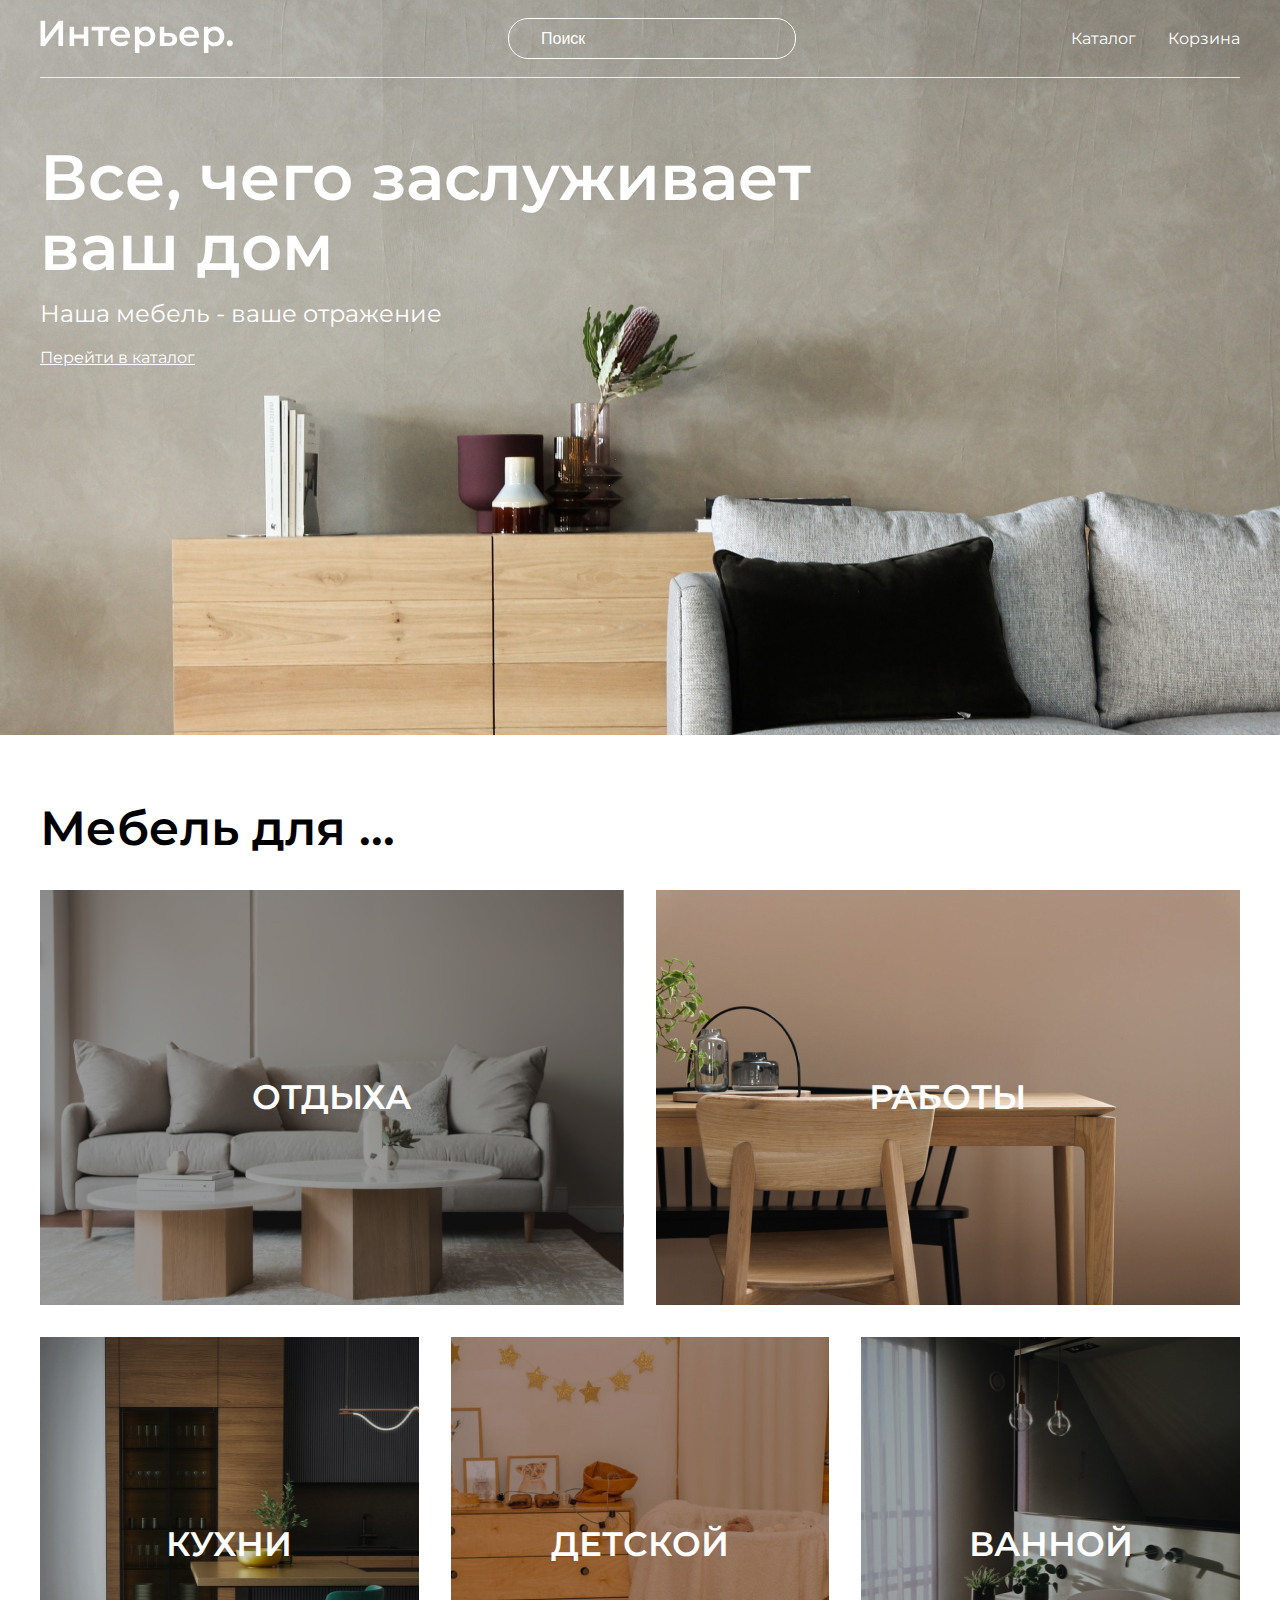
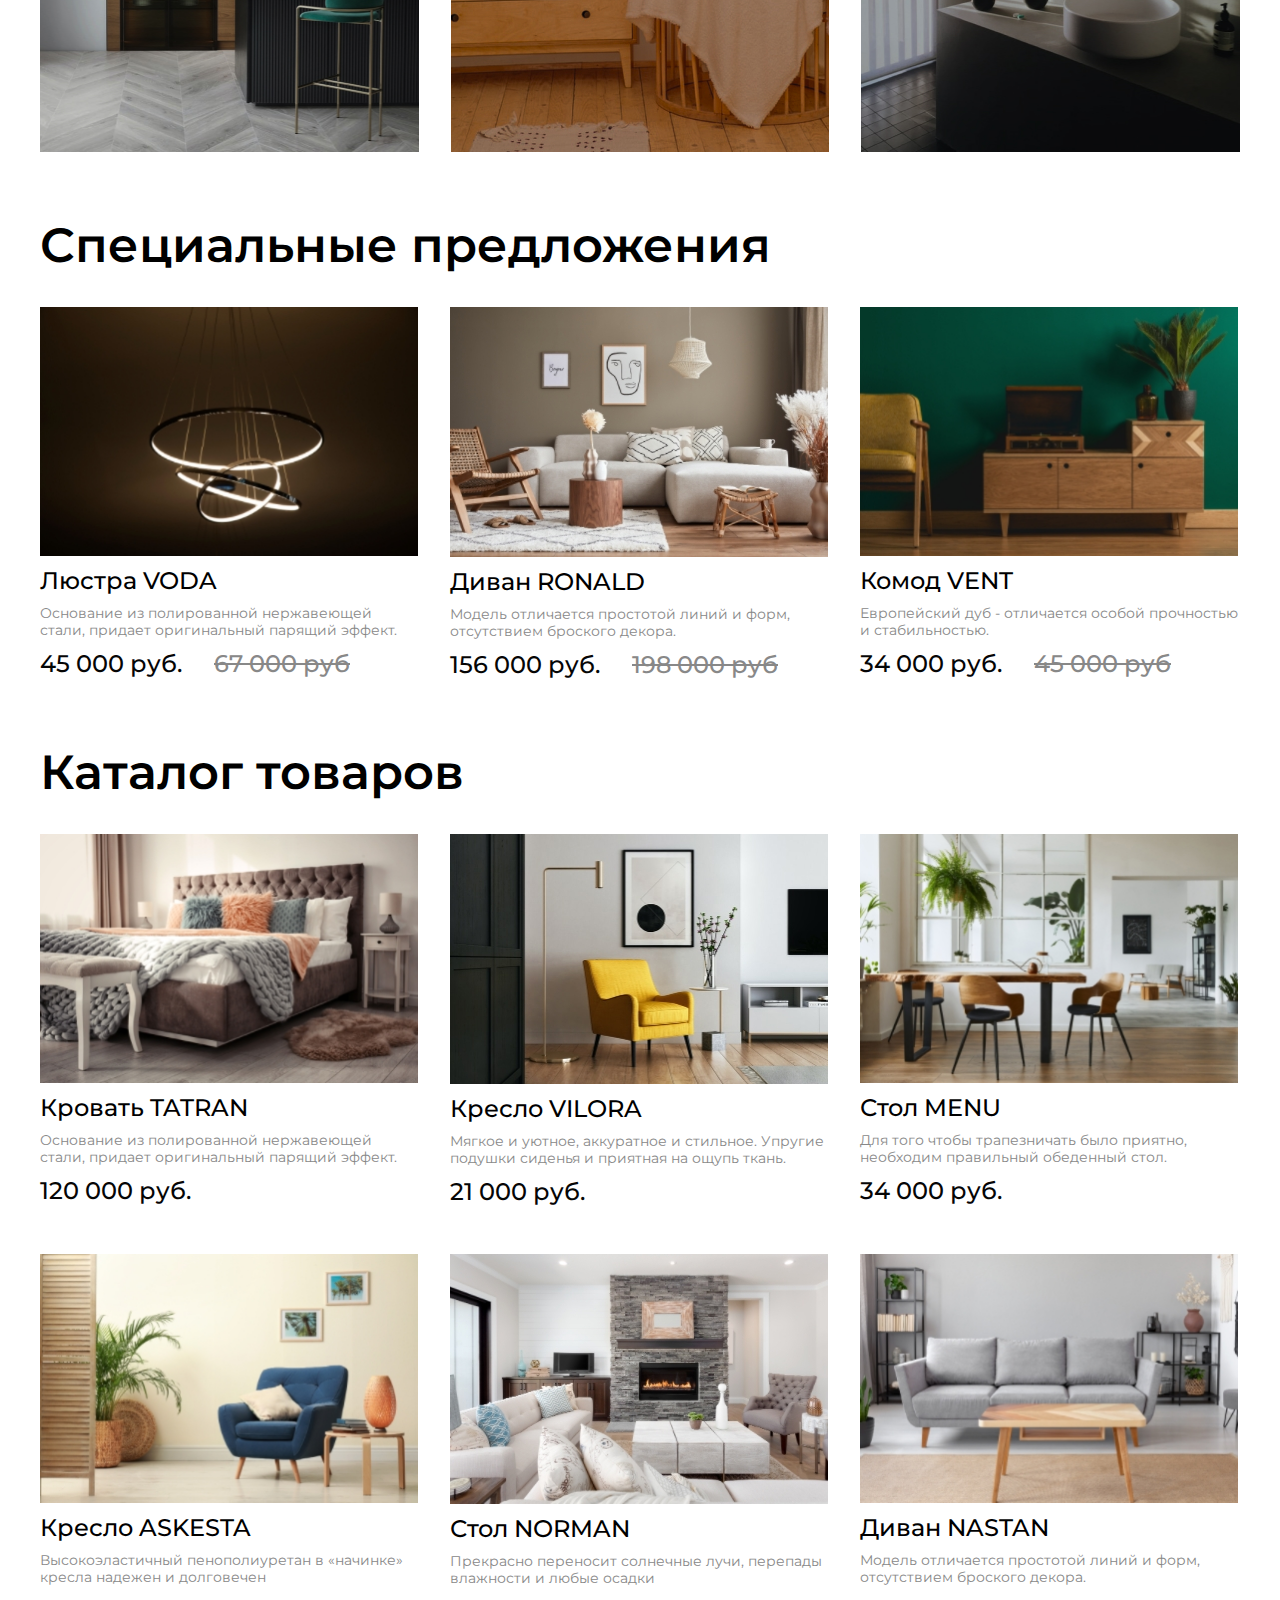
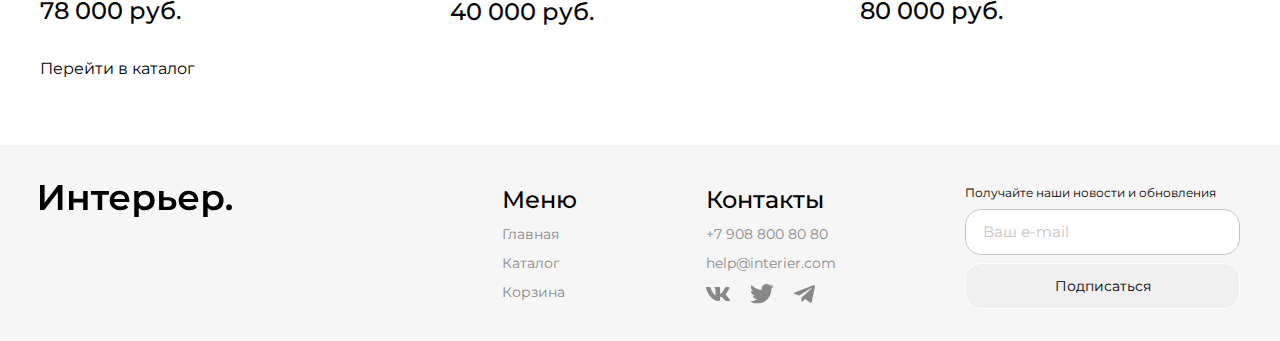
==== index.html @ 292f100b "task half-completed" ====
<!DOCTYPE html>
<html lang="en">
<head>
    <meta charset="UTF-8">
    <meta name="viewport" content="width=device-width, initial-scale=1.0">
    <title>Document</title>
    <link rel="preconnect" href="https://fonts.googleapis.com">
    <link rel="preconnect" href="https://fonts.gstatic.com" crossorigin>
    <link href="https://fonts.googleapis.com/css2?family=Montserrat:ital,wght@0,100..900;1,100..900&display=swap" rel="stylesheet">
    <link rel="stylesheet" href="style.css"/>
</head>
<body>
    <div class="top center ">
        <header class="header">
            <a class="logo" href="index.html"><img src="img/logo.svg" alt="Логотип"></a>
            <input placeholder="Поиск" class="header__input" type="text">
            <nav class="navigation">
            <a class="navigation__link" href="catalog.html">Каталог</a>
            <a class="navigation__link" href="basket.html">Корзина</a>
            </nav>
        </header>
            <h1 class="title">Все, чего заслуживает ваш дом</h1>
            <p class="tagline">Наша мебель - ваше отражение</p>
            <a class= "catalog" href ="catalog.html">Перейти в каталог</a>
    </div>
    <main>
    <div class="for-box center">
            <h2 class="heading">Мебель для ...</h2>
        <div class="for">
                <div class="for__item for__item_1 for__item_big">ОТДЫХА</div>
                <div class="for__item for__item_2 for__item_big ">РАБОТЫ</div>
                <div class="for__item for__item_3">КУХНИ</div>
                <div class="for__item for__item_4">ДЕТСКОЙ</div>
                <div class="for__item for__item_5">ВАННОЙ</div>
        </div>
    </div>
    <section class="product-box center">
            <h2 class="heading">Специальные предложения</h2>
                <div class="product-content">
                    <article class="product">
                    <img src="img/productVODA.jpg" alt="product__img">
                    <h3 class="product__name">Люстра VODA</h3>
                    <p class="product__overview"> Основание из полированной нержавеющей стали, придает оригинальный парящий эффект.</p>
                    <div class="product__box-price">
                    <span class="product__price">45 000 руб.</span>
                    <span class="product__price product__price-sale">67 000 руб</span> 
                </div>
                    </article>                  
                    
                <article class="product"> 
                    <img src="img/productRONALD.jpeg" alt="product__img">
                    <h3 class="product__name">Диван RONALD</h3>
                    <p class="product__overview">Модель отличается простотой линий и форм, отсутствием броского декора. </p>
                    <div class="product__box-price">
                        <span class="product__price">156 000 руб.</span>
                        <span class="product__price product__price-sale">198 000 руб</span> 
                    </div>
                </article>
                
                     <article class="product"> 
                    <img src="img/productVENT.jpeg" alt="product__img">
                    <h3 class="product__name">Комод VENT</h3>
                    <p class="product__overview"> Европейский дуб - отличается особой прочностью и стабильностью.</p>
                    <div class="product__box-price">
                        <span class="product__price">34 000 руб.</span>
                        <span class="product__price product__price-sale">45 000 руб</span> 
                        </div>
                </article>
    </section>
    <section class="product-box center">
                <h2 class="heading">Каталог товаров </h2>
                <div class="product-content">
                <article class="product">  
                    <img src="img/productTATRAN.jpeg" alt="product__img">
                    <h3 class="product__name">Кровать TATRAN</h3>
                    <p class="product__overview">Основание из полированной нержавеющей стали, придает оригинальный парящий эффект. </p>
                    <div class="product__box-price">
                        <span class="product__price">120 000 руб.</span>
                        </div>
                </article>
                <article class="product">
                    <img src="img/productVIOLA.jpeg" alt="product__img">
                     <h3 class="product__name">Кресло VILORA</h3>
                    <p class="product__overview"> Мягкое и уютное, аккуратное и стильное. Упругие подушки сиденья и приятная на ощупь ткань. </p>
                    <div class="product__box-price">
                    <span class="product__price">21 000 руб.</span>
                </div>
                </article>
                <article class="product">
                    <img src="img/productMENU.jpeg" alt="product__img">
                     <h3 class="product__name">Стол MENU</h3>
                    <p class="product__overview"> Для того чтобы трапезничать было приятно, необходим правильный обеденный стол.</p>
                    <div class="product__box-price">
                        <span class="product__price">34 000 руб.</span>
                        </div>
                </article>
                <article class="product">
                    <img src="img/productASKEST.jpeg" alt="product__img">
                     <h3 class="product__name">Кресло ASKESTA</h3>
                    <p class="product__overview">Высокоэластичный пенополиуретан в «начинке» кресла надежен и долговечен </p>
                    <div class="product__box-price">
                        <span class="product__price">78 000 руб.</span>
                        </div>
                </article>
                <artical class="product">
                    <img src="img/productNORMAN.jpeg" alt="product__img">
                     <h3 class="product__name">Стол NORMAN</h3>
                    <p class="product__overview">Прекрасно переносит солнечные лучи, перепады влажности и любые осадки </p>
                    <div class="product__box-price">
                        <span class="product__price">40 000 руб.</span>
                        </div>
                </artical>
                <article class="product">
                    <img src="img/productNASTAN.jpeg" alt="product__img">
                     <h3 class="product__name">Диван NASTAN</h3>
                    <p class="product__overview">Модель отличается простотой линий и форм, отсутствием броского декора. </p>
                    <div class="product__box-price">
                        <span class="product__price">80 000 руб.</span>
                        </div>
                </article>
            </div>
        </section>
        <section class="catalog center">
            <a class= "catalog__link" href ="catalog.html">Перейти в каталог</a>
        </section>
    </main>
<footer class="footer center">
    <div>
      <img src="img/logofooter..svg" alt="Логотип">
       </div>
    <div class="footer__content">
    <section class="footer__info"> 
<nav class="footer__item">
    <h4 class="menu">Меню </h4>
    <a class="menu__link " href="index.html">Главная</a>
    <a class="menu__link" href="catalog.html">Каталог</a>
    <a class="menu__link" href="basket.html">Корзина</a>
</nav>    
<div class="footer__item">
    <h4 class="contacts">Контакты</h4>
    <a class="menu__link" href="">+7 908 800 80 80</a>
    <a class="menu__link" href="">help@interier.com</a>
  <div class="footer__icons">
    <img src="img/vk.svg" alt="Вконтакте">
    <img src="img/twitter.svg" alt="Твиттер">
    <img src="img/telegram.svg" alt="Телеграм">
</div>
</div>
<form class="footer__form" action="#">
        <p class="subscription">Получайте наши новости и обновления</p>
        <input class="email" placeholder="Ваш e-mail" type="email"> 
        <button class="button">Подписаться</button>
    </form>
</section>
</div>
</footer>
</body>
</html>
---- style.css ----
.top__basket {
  height: 400px;
  background-image: url(img/basket_top.jpg);
  background-repeat: no-repeat;
  background-size: cover;
  background-position: center;
}

.title__basket {
  font-family: Montserrat;
  font-size: 64px;
  font-weight: 600;
  line-height: 70px;
  text-align: left;
  color: #ffffff;
}

.cart {
  display: grid;
  grid-template-columns: repeat(12, 1fr);
  gap: 32px;
  margin-top: 64px;
}
.cart__name-box {
  display: flex;
  justify-content: space-between;
  padding-bottom: 14px;
}
.cart__item {
  border-top: 0.5px solid #CACDD8;
  padding-top: 25px;
  margin-bottom: 50px;
  display: flex;
  justify-content: space-between;
  align-items: flex-start;
}
.cart__info {
  width: 276px;
}
.cart__left {
  display: flex;
  gap: 32px;
}
.cart__form {
  background: #F7F6F6;
  border-radius: 20px;
  height: 556px;
  grid-column: span 4;
  display: flex;
  flex-direction: column;
  align-items: center;
}
.cart__content {
  grid-column: span 8;
}
.cart__info {
  display: flex;
  flex-direction: column;
  gap: 14px;
}
.cart__link-basket {
  font-family: Montserrat;
  font-size: 14px;
  font-weight: 400;
  line-height: 29.4px;
  text-align: center;
  color: #000000;
}

.order {
  font-family: Montserrat;
  font-size: 24px;
  font-weight: 700;
  line-height: 29.26px;
  text-align: center;
  padding-top: 42px;
}
.order__price {
  font-family: Montserrat;
  font-size: 24px;
  font-weight: 400;
  line-height: 29.26px;
  text-align: center;
  padding-bottom: 18px;
}
.order__basket {
  width: 288px;
}
.order__text-basket {
  box-sizing: border-box;
  border: 1px solid #040404;
  border-radius: 20px;
  letter-spacing: 0%;
  width: 290px;
  height: 41px;
  background: transparent;
  color: #000000;
  font-family: Montserrat;
  font-weight: 400;
  font-size: 16px;
  text-align: center;
}

.bottom_box {
  font-size: 14px;
  font-weight: 400;
  box-sizing: border-box;
  border: 1px solid #040404;
  border-radius: 20px;
  letter-spacing: 0%;
  width: 200px;
  height: 37px;
  background: transparent;
  font-family: Montserrat;
}

.forms {
  display: flex;
  gap: 7px;
}

.order__basket {
  width: 288px;
  height: 143px;
  top: 577px;
  left: 968px;
  padding-top: 35px;
  padding-bottom: 64px;
  padding-right: 64px;
  padding-left: 27px;
  display: flex;
  flex-direction: column;
  gap: 44px;
}

.design {
  border: rgb(247, 246, 246);
  background: transparent;
}

.design::-moz-placeholder {
  font-family: Montserrat;
  font-size: 14px;
  font-weight: 400;
  line-height: 17.07px;
  color: rgb(0, 0, 0);
}

.design::placeholder {
  font-family: Montserrat;
  font-size: 14px;
  font-weight: 400;
  line-height: 17.07px;
  color: rgb(0, 0, 0);
}

.form {
  border-bottom: 1px solid rgb(202, 205, 216);
}

.number__basket {
  top: 523px;
  left: 837px;
  border-radius: 6px 6px 6px 6px;
  border-width: 0px;
  background: #F7F6F6;
  width: 71px;
  height: 51px;
  font-family: "Poppins";
  font-size: 14px;
  font-weight: 600;
  line-height: 29.4px;
  text-align: center;
}

.cart_item {
  width: 786px;
  height: 198px;
  top: 498px;
  left: 122px;
}

.text_decoration_none {
  text-decoration: none;
  color: #000000;
}

.filter-button {
  background-repeat: no-repeat;
  background-position: 140px;
  -webkit-appearance: none;
     -moz-appearance: none;
          appearance: none;
  box-sizing: border-box;
  border: 1px solid rgb(196, 196, 196);
  border-radius: 20px;
  width: 182px;
  height: 40px;
  font-size: 16px;
  font-weight: 500;
  padding-top: 9px;
  text-align: center;
}

.filtering-form {
  top: calc(100% + 14px);
  right: 0;
  display: flex;
  flex-direction: column;
  align-items: start;
  gap: 65px;
  box-shadow: 0px 4px 67px -12px rgba(0, 0, 0, 0.32);
  padding: 40px 48px 40px 48px;
}
.filtering-form__content-wrapper {
  display: flex;
  flex-direction: column;
  flex-wrap: wrap;
  gap: 32px;
  height: 468px;
  min-width: 446px;
  align-content: start;
  margin-bottom: 36px;
}
.filtering-form__frame {
  display: flex;
  flex-direction: column;
  flex-wrap: wrap;
  background-color: white;
  width: 541.5px;
  box-shadow: 0px 4px 67px -12px rgba(0, 0, 0, 0.3215686275);
  align-items: flex-end;
  align-content: space-around;
  justify-content: space-between;
  position: absolute;
  right: 0;
}
.filtering-form__fieldset {
  display: flex;
  flex-direction: column;
  padding: 0;
  border: none;
  max-width: 190px;
  gap: 14px;
}
.filtering-form__button {
  width: 190px;
  height: 40px;
  border-radius: 20px 20px 20px 20px;
  border: 1px 1px 1px 1px;
  background: none;
  opacity: 0px;
  border: 1px solid #040404;
  font-size: 16px;
  font-weight: 400;
  font-family: Montserrat;
}
.filtering-form__legend {
  Size: 16px;
  font-family: Montserrat;
  font-size: 16px;
  font-weight: 500;
  line-height: 19.5px;
  text-align: left;
  margin-bottom: 14px;
}

.filtering-form-margin {
  margin: 40px 48px;
}

.container {
  display: flex;
  flex-direction: row;
  justify-content: flex-end;
}

.filter-button-wrapper {
  position: relative;
  width: 100%;
  display: flex;
  justify-content: flex-end;
  background-color: white;
}

.button-apply {
  align-self: right;
  display: flex;
  justify-content: end;
  padding-bottom: 0px;
  margin-bottom: 0px;
}

.radio {
  display: flex;
  align-items: center;
  gap: 10px;
}
.radio__input {
  display: none;
}
.radio__label {
  display: flex;
  align-items: center;
  cursor: pointer;
  position: relative;
  padding-left: 30px;
}
.radio__label::before {
  content: "";
  width: 14px;
  height: 14px;
  border: 1px solid #888888;
  border-radius: 50px;
  position: absolute;
  left: 0;
  background-color: #fff;
}
.radio__input::-webkit-slider-thumb:active {
  cursor: grabbing;
}

.radio__input:checked + .radio__label::before {
  border-color: #000000;
  background-image: url(img/vector.svg);
  background-repeat: no-repeat;
  background-position: center;
}

.range {
  display: flex;
  flex-direction: column;
  gap: 14px;
}
.range__input {
  width: 190px;
  height: 10px;
  overflow: hidden;
  outline: none;
}
.range__slider {
  font-family: sans-serif;
  font-size: 14px;
  position: relative;
  height: 20px;
  width: 210px;
  display: inline-block;
  margin-top: -5px;
}
.range__slider input {
  position: absolute;
}

.range__input,
.range__input::-webkit-slider-runnable-track,
.range__input::-webkit-slider-thumb {
  -webkit-appearance: none;
  background: none;
}

.range__input::-webkit-slider-runnable-track {
  width: 200px;
  height: 1px;
  background: #000000;
}

.range__input:nth-child(2)::-webkit-slider-runnable-track {
  background: none;
}

.range__input::-webkit-slider-thumb {
  position: relative;
  height: 8px;
  width: 8px;
  margin-top: -4px;
  background: #000000;
  border: 1px solid #000;
  border-radius: 25px;
  cursor: pointer;
  z-index: 1;
}

.color-options {
  display: flex;
  flex-wrap: wrap;
  min-width: 190px;
  gap: 14px;
}

.checkbox {
  display: flex;
  align-items: center;
  gap: 10px;
}
.checkbox__input {
  display: none;
}
.checkbox__label {
  display: flex;
  align-items: center;
  cursor: pointer;
  position: relative;
  padding-left: 30px;
  font-size: 14px;
}
.checkbox__color-options {
  width: 15px;
  height: 15px;
}
.checkbox__label::before {
  content: "";
  display: inline-block;
  width: 14px;
  height: 14px;
  border: 1px solid #888888;
  position: absolute;
  left: 0;
  background-color: #fff;
}

.checkbox__input:checked + .checkbox__label::before {
  background-image: url(img/vector.svg);
  border-color: #000;
  background-repeat: no-repeat;
  background-position: center;
}

.checkbox::before {
  background-color: #fff;
  border-color: #808080;
}

.checkbox__label-black::before {
  background-color: #000;
  border-color: #000;
}

.checkbox__label-gray::before {
  background-color: #737373;
  border-color: #737373;
}

.checkbox__label-red::before {
  background-color: #FF0000;
  border-color: #FF0000;
}

.checkbox_label-orange::before {
  background-color: #FF7A41;
  border-color: #FF7A41;
}

.checkbox__label-yellow::before {
  background-color: #F2CB01;
  border-color: #F2CB01;
}

.checkbox__label-green::before {
  background-color: #00BF2A;
  border-color: #00BF2A;
}

.checkbox__label-teal::before {
  background-color: #1CCC97;
  border-color: #1CCC97;
}

.checkbox__label-blue::before {
  background-color: #009FE3;
  border-color: #009FE3;
}

.checkbox__label-darkblue::before {
  background-color: #000AF8;
  border-color: #000AF8;
}

.checkbox__label-darkpurple::before {
  background-color: #6710D6;
  border-color: #6710D6;
}

.checkbox__label-purple::before {
  background-color: #9D0DB5;
  border-color: #9D0DB5;
}

.checkbox__label-lavender::before {
  background-color: #D89AFF;
  border-color: #D89AFF;
}

.checkbox__label-pink::before {
  background-color: #FF65A6;
  border-color: #FF65A6;
}

.checkbox__input:checked + .checkbox__label-black::before,
.checkbox__input:checked + .checkbox__label-blue::before,
.checkbox__input:checked + .checkbox__label-purple::before {
  background-image: url(img/vector.svg);
}

.details[open] {
  display: flex;
  justify-content: flex-end;
}

.filt {
  padding-top: 70px;
  width: 419px;
  height: 40px;
  display: flex;
  justify-content: flex-start;
  align-items: flex-start;
  flex-direction: row;
  gap: 10px;
}

.form__buttons {
  display: flex;
  gap: 10px;
}

.select {
  background-image: url(IMAGE/miniature.jpeg);
  background-repeat: no-repeat;
  background-position: 180px;
  -webkit-appearance: none;
     -moz-appearance: none;
          appearance: none;
  box-sizing: border-box;
  border-radius: 20px;
  width: 227px;
  height: 40px;
  font-size: 16px;
  font-weight: 400;
  border: 1px 1px 1px 1px;
  border-color: #C4C4C4;
  color: rgb(0, 0, 0);
  font-family: Montserrat;
  padding-left: 23px;
}


* {
  margin: 0;
  padding: 0;
}

body {
  font-family: "Montserrat", sans-serif;
  font-optical-sizing: auto;
  font-weight: weight;
  font-style: normal;
}

.center {
  padding-left: calc(50% - 600px);
  padding-right: calc(50% - 600px);
}

a {
  text-align: none;
}

.top {
  height: 735px;
  background-image: url(img/topback.jpg);
  background-repeat: no-repeat;
  background-size: cover;
}
.top__catalog {
  background-image: url(img/topcatalog.jpeg);
  height: 400px;
}

.header {
  height: 77px;
  display: flex;
  border-bottom: 0.5px solid rgba(255, 255, 255, 0.8);
  flex-wrap: wrap;
  justify-content: space-between;
  align-items: center;
}
.header__input {
  position: static;
  width: 288px;
  height: 41px;
  flex: none;
  flex-grow: 0;
  margin: 0px 10px;
  border: 1px solid #ffffff;
  border-radius: 20px;
  background: #ffffff;
  box-sizing: border-box;
  background-color: transparent;
  outline: none;
  color: #ffffff;
  font-size: 16px;
  font-weight: 400;
  line-height: 20px;
  letter-spacing: 0%;
  text-align: left;
  padding-left: 32px;
  padding-right: 32px;
}
.header__input::-moz-placeholder {
  color: #ffffff;
}
.header__input::placeholder {
  color: #ffffff;
}

.navigation {
  display: flex;
  gap: 32px;
}
.navigation__link {
  font-size: 16px;
  line-height: 20px;
  text-decoration: none;
  color: #ffffff;
  font-weight: 400;
  letter-spacing: 0%;
  text-align: left;
}

.catalog {
  font-size: 16px;
  line-height: 24px;
  color: #ffffff;
  font-weight: 400;
  letter-spacing: 0%;
  text-align: left;
  text-decoration-line: underline;
  margin-bottom: 64px;
  margin-top: 31px;
  align-items: center;
}
.catalog__link {
  color: rgb(0, 0, 0);
  font-size: 16px;
  font-weight: 400;
  line-height: 24px;
  letter-spacing: 0%;
  text-align: left;
  text-decoration: none;
}
.catalog__info {
  display: flex;
  flex-wrap: wrap;
  flex-direction: row;
  align-items: start;
  justify-content: space-between;
  padding-top: 64px;
  height: 40px;
}
.catalog__nav {
  display: flex;
  gap: 10px;
}

.link__black {
  color: #000000;
  font-size: 16px;
  font-weight: 400;
  font-family: Montserrat;
}

.navigation_link:hover {
  text-decoration-line: underline;
}

.title {
  margin-top: 64px;
  margin-bottom: 16px;
  text-align: left;
  width: 792px;
  color: #ffffff;
  font-size: 64px;
  font-weight: 600;
  line-height: 70px;
  letter-spacing: 0%;
  text-align: left;
}
.title__catalog {
  font-family: Montserrat;
  font-size: 64px;
  font-weight: 600;
  line-height: 70px;
  text-align: left;
  color: #FFFFFF;
  margin-top: 127px;
}

.tagline {
  font-size: 24px;
  line-height: 32px;
  margin-bottom: 16px;
  color: #ffffff;
  font-weight: 400;
  letter-spacing: 0%;
  text-align: left;
}

.heading {
  padding-top: 64px;
  margin-bottom: 32px;
  text-align: left;
  width: 792px;
  color: rgb(0, 0, 0);
  font-size: 48px;
  font-weight: 600;
  line-height: 59px;
  letter-spacing: 0%;
  text-align: left;
}

.for {
  display: grid;
  gap: 32px;
  grid-template-columns: repeat(12, 1fr);
  margin-top: 32px;
}
.for__item {
  height: 415px;
  grid-column: span 4;
  color: #ffffff;
  font-size: 34px;
  font-weight: 600;
  line-height: 41px;
  letter-spacing: 0%;
  font-style: normal;
  font-optical-sizing: auto;
  unicode-bidi: isolate;
  display: flex;
  justify-content: center;
  align-items: center;
}
.for__item_big {
  grid-column: span 6;
}
.for__item_1 {
  background-image: url(img/for_1.jpeg);
}
.for__item_2 {
  background-image: url(img/for_2.jpg);
}
.for__item_3 {
  background-image: url(img/for_3.jpg);
}
.for__item_4 {
  background-image: url(img/for_4.jpg);
}
.for__item_5 {
  background-image: url(img/for_5.jpg);
}

.product-content {
  height: 250px;
  background-repeat: no-repeat;
  block-size: auto;
  margin-top: 32px;
  display: flex;
  flex-wrap: wrap;
  -moz-column-gap: 32px;
  column-gap: 32px;
  row-gap: 48px;
}

.product {
  width: 378px;
  display: flex;
  flex-direction: column;
  gap: 10px;
}

.product__img {
  width: 100%;
}

.product__name {
  font-weight: 500;
  font-size: 24px;
  line-height: 29px;
  color: rgb(0, 0, 0);
  letter-spacing: 0%;
  text-align: left;
}

.product__overview {
  font-size: 14px;
  line-height: 17px;
  color: rgb(136, 136, 136);
  font-weight: 400;
  letter-spacing: 0%;
  text-align: left;
}

.product__box-price {
  display: flex;
  gap: 32px;
  color: rgb(5, 5, 5);
  font-size: 24px;
  font-weight: 500;
  line-height: 29px;
  letter-spacing: 0%;
  text-align: left;
}

.product__price-sale {
  font-weight: 500;
  font-size: 24px;
  line-height: 29px;
  text-decoration-line: line-through;
  color: rgb(136, 136, 136);
  letter-spacing: 0%;
  text-align: left;
}

.footer {
  background: rgb(247, 246, 246);
  display: flex;
  padding-bottom: 32px;
  padding-top: 40px;
  justify-content: space-between;
  flex-wrap: wrap;
  background-size: cover;
}

.menu {
  font-weight: 500;
  font-size: 24px;
  line-height: 29px;
  color: #000000;
}
.menu__link {
  font-weight: 400;
  font-size: 14px;
  line-height: 17px;
  color: #888888;
  text-decoration: none;
  font-family: Montserrat;
}
.menu__link:hover {
  text-decoration-line: underline;
}

.contacts {
  font-weight: 500;
  font-size: 24px;
  line-height: 29px;
  color: #000000;
}

.footer__content {
  width: 792px;
  display: flex;
  justify-content: flex-end;
  flex-wrap: wrap;
}

.footer__info {
  display: flex;
  gap: 129px;
  flex-wrap: nowrap;
}

.footer__item {
  flex-direction: column;
  gap: 12px;
  flex-wrap: wrap;
  display: flex;
}

.footer__icons {
  display: flex;
  gap: 20px;
  align-items: center;
  flex-wrap: wrap;
}

.footer__form {
  display: flex;
  flex-direction: column;
  gap: 8px;
  flex-wrap: wrap;
}

.subscription {
  font-size: 12px;
  line-height: 16px;
  color: #000000;
}

.email {
  box-sizing: border-box;
  border: 1px solid #C4C4C4;
  border-radius: 16px;
  background: #ffffff;
  line-height: 15px;
  letter-spacing: 0%;
  width: 275px;
  height: 46px;
  padding-left: 17px;
}

.email::-moz-placeholder {
  color: #C4C4C4;
  font-family: Montserrat;
  font-weight: 400;
  font-size: 15px;
}

.email::placeholder {
  color: #C4C4C4;
  font-family: Montserrat;
  font-weight: 400;
  font-size: 15px;
}

.button {
  width: 275px;
  height: 46px;
  border: 1px 1px 1px 1px;
  opacity: 0px;
  border: 1px solid #ffffff;
  border-radius: 16px;
  font-family: Montserrat;
  font-weight: 400;
  font-size: 14px;
}/*# sourceMappingURL=style.css.map */
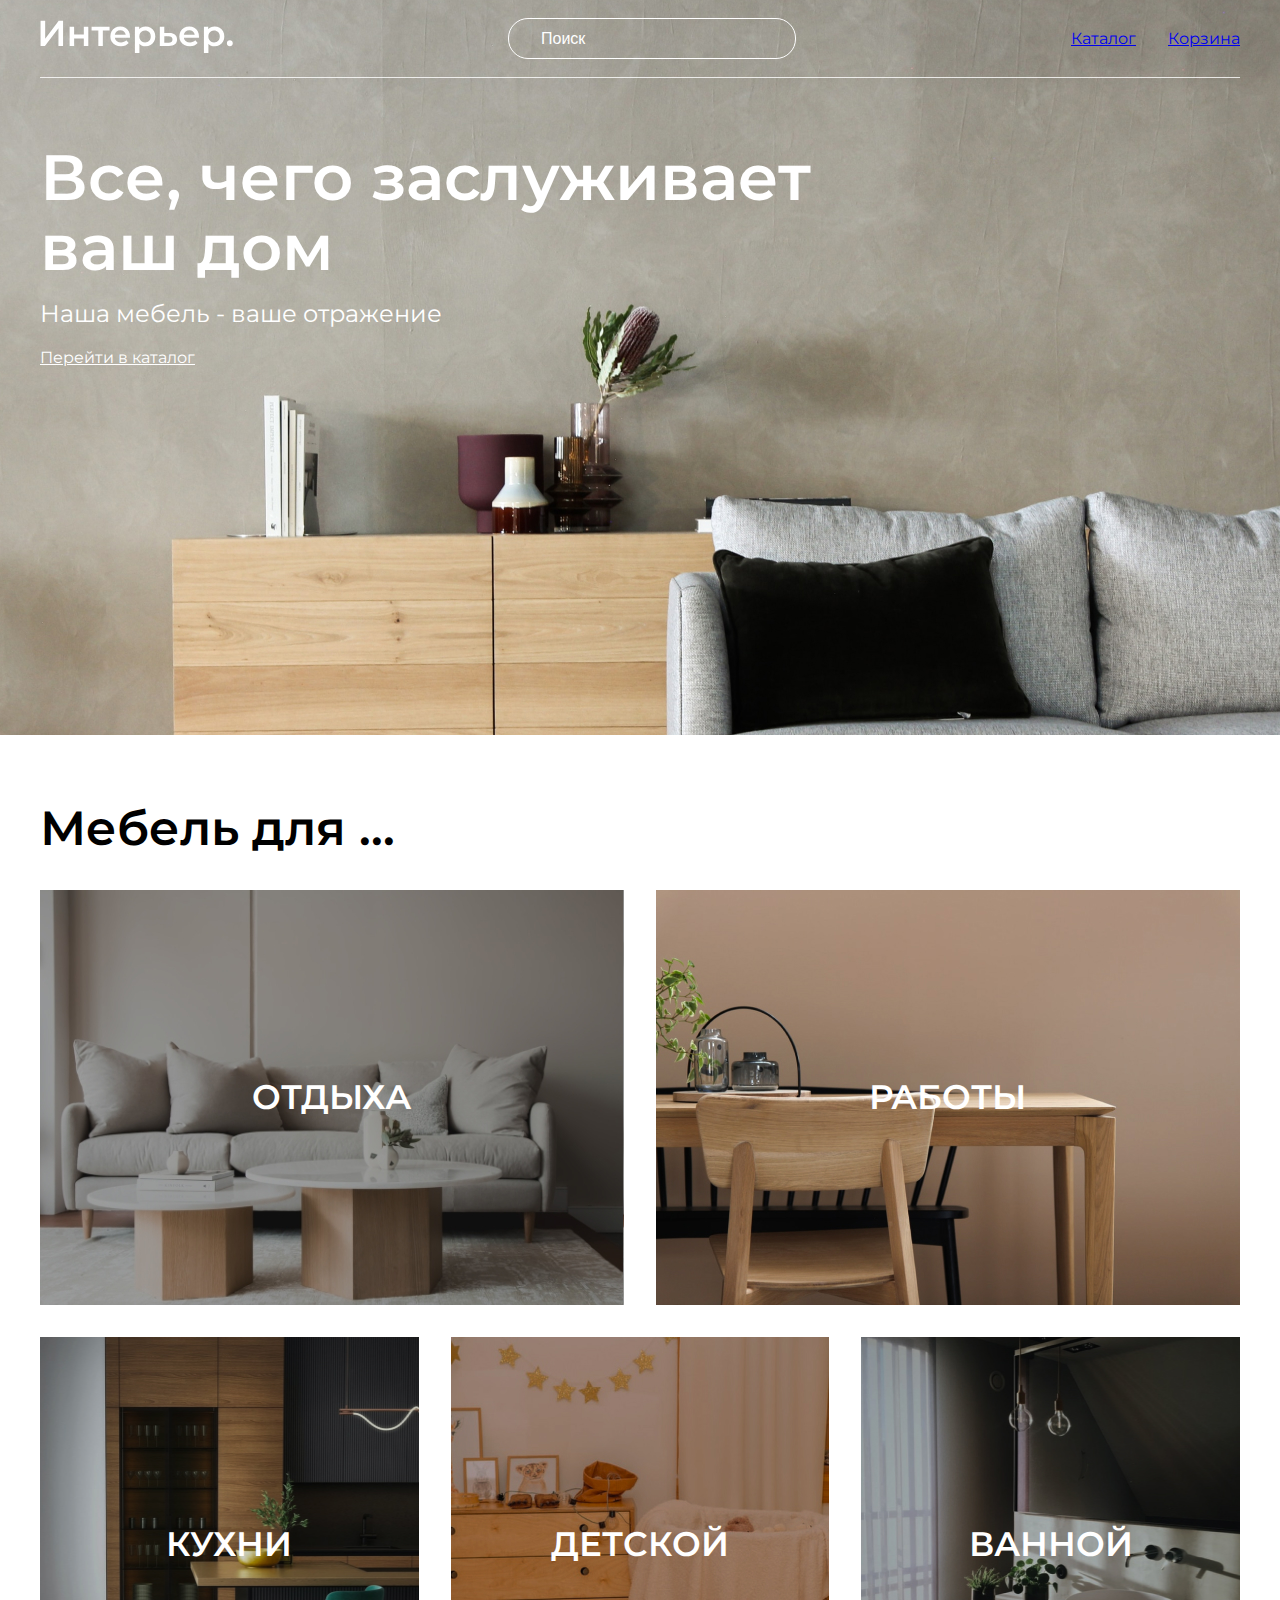
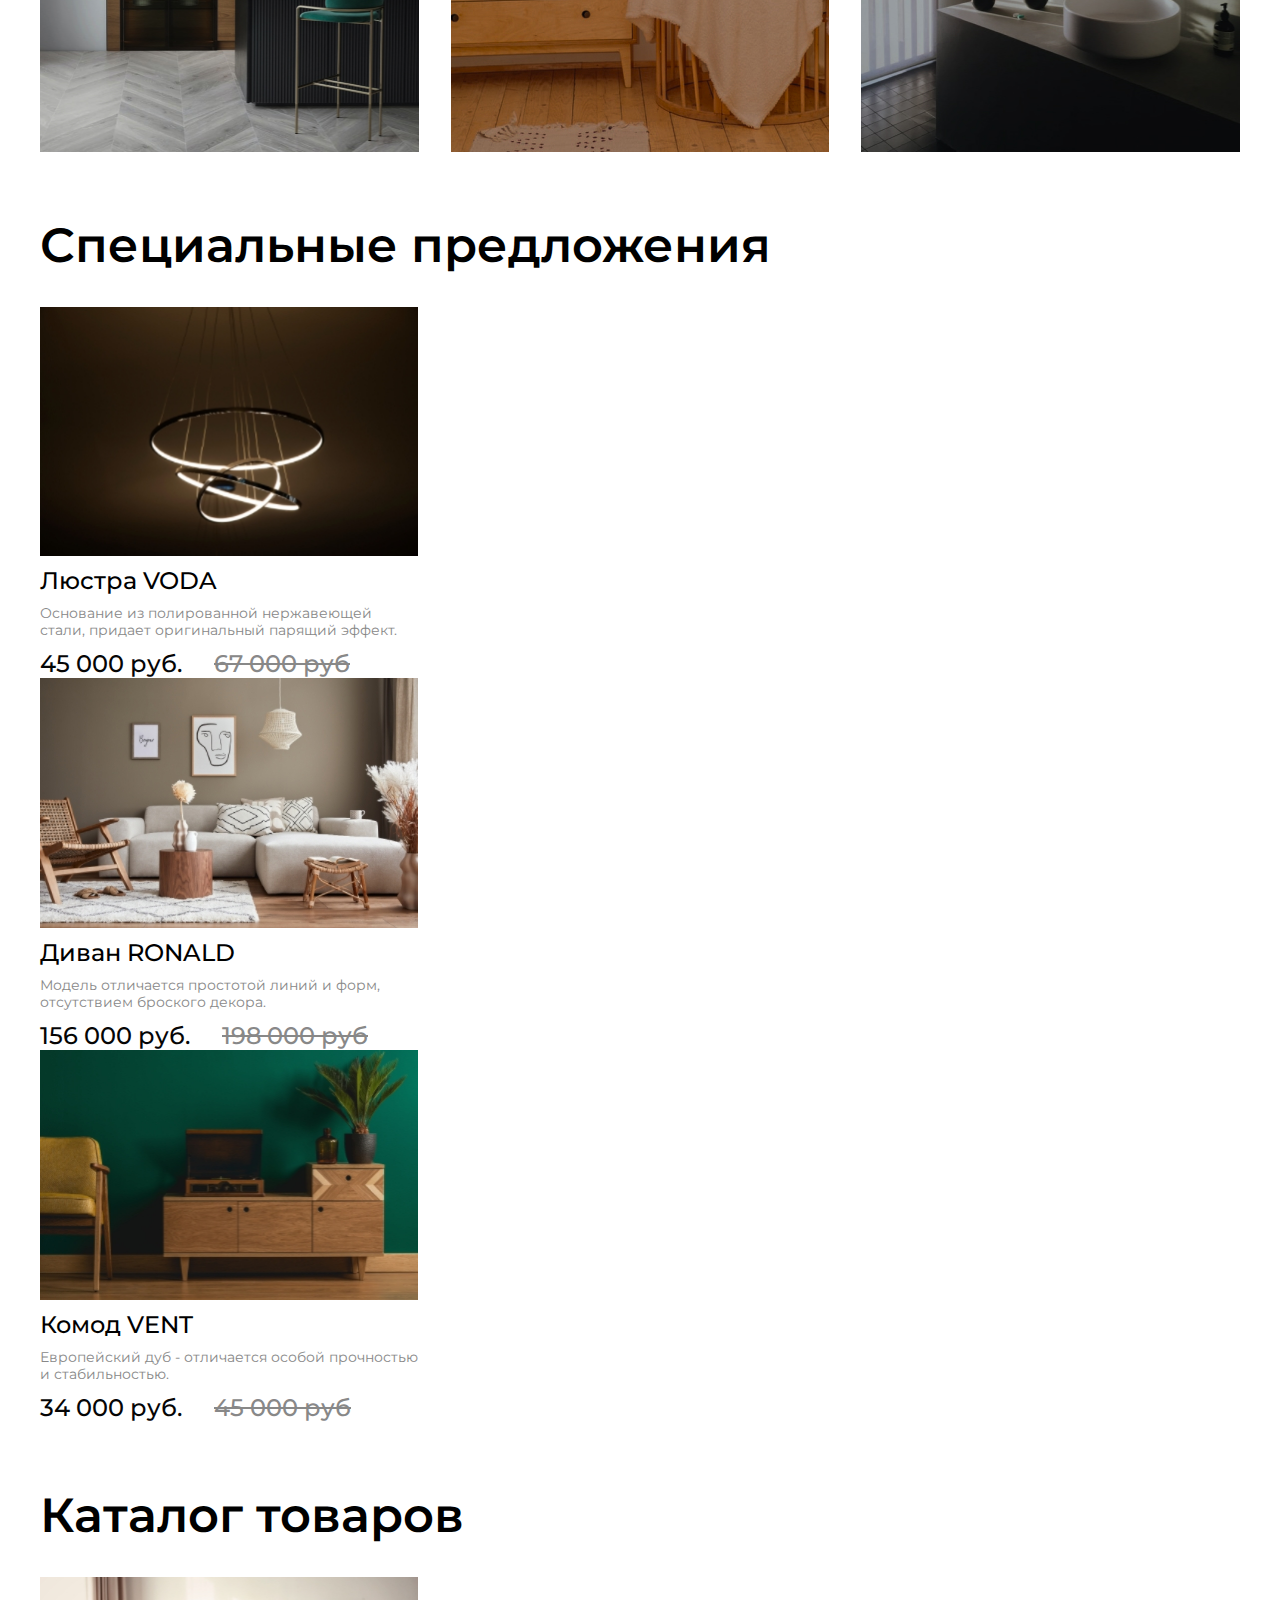
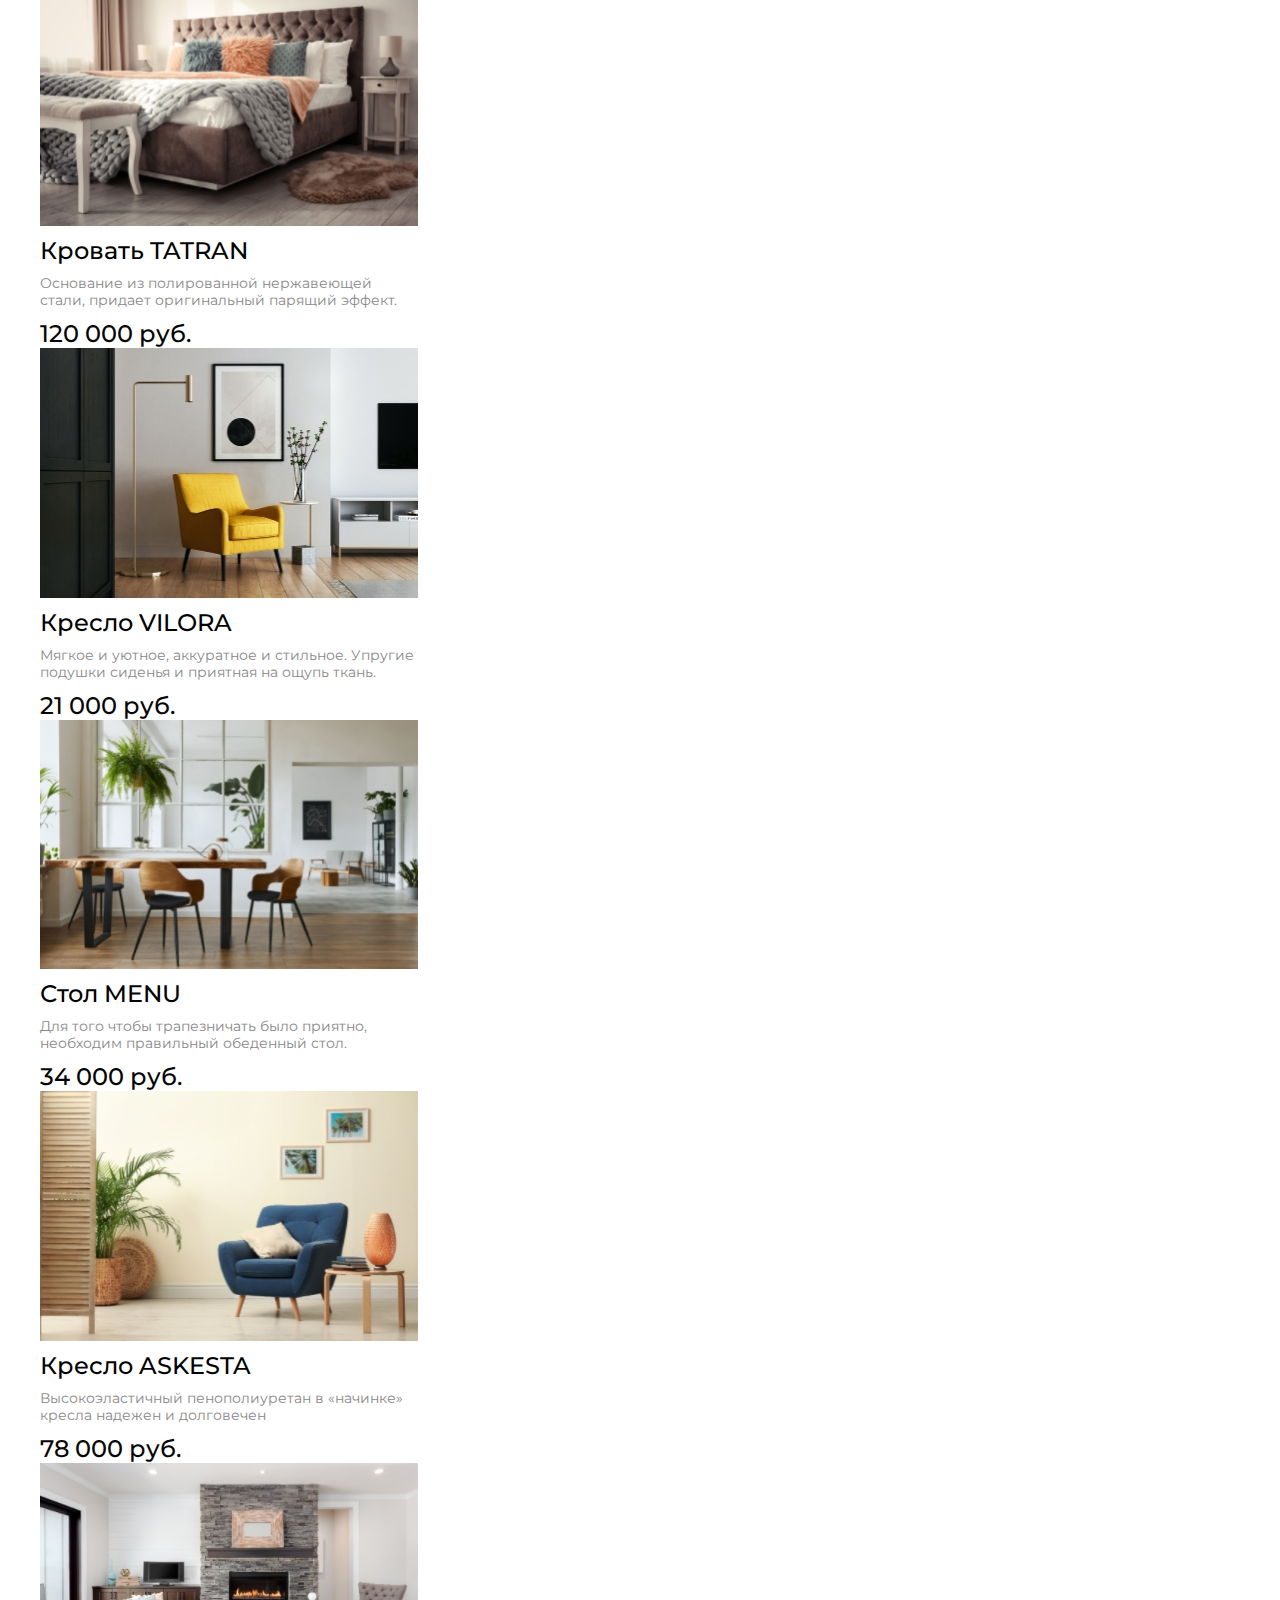
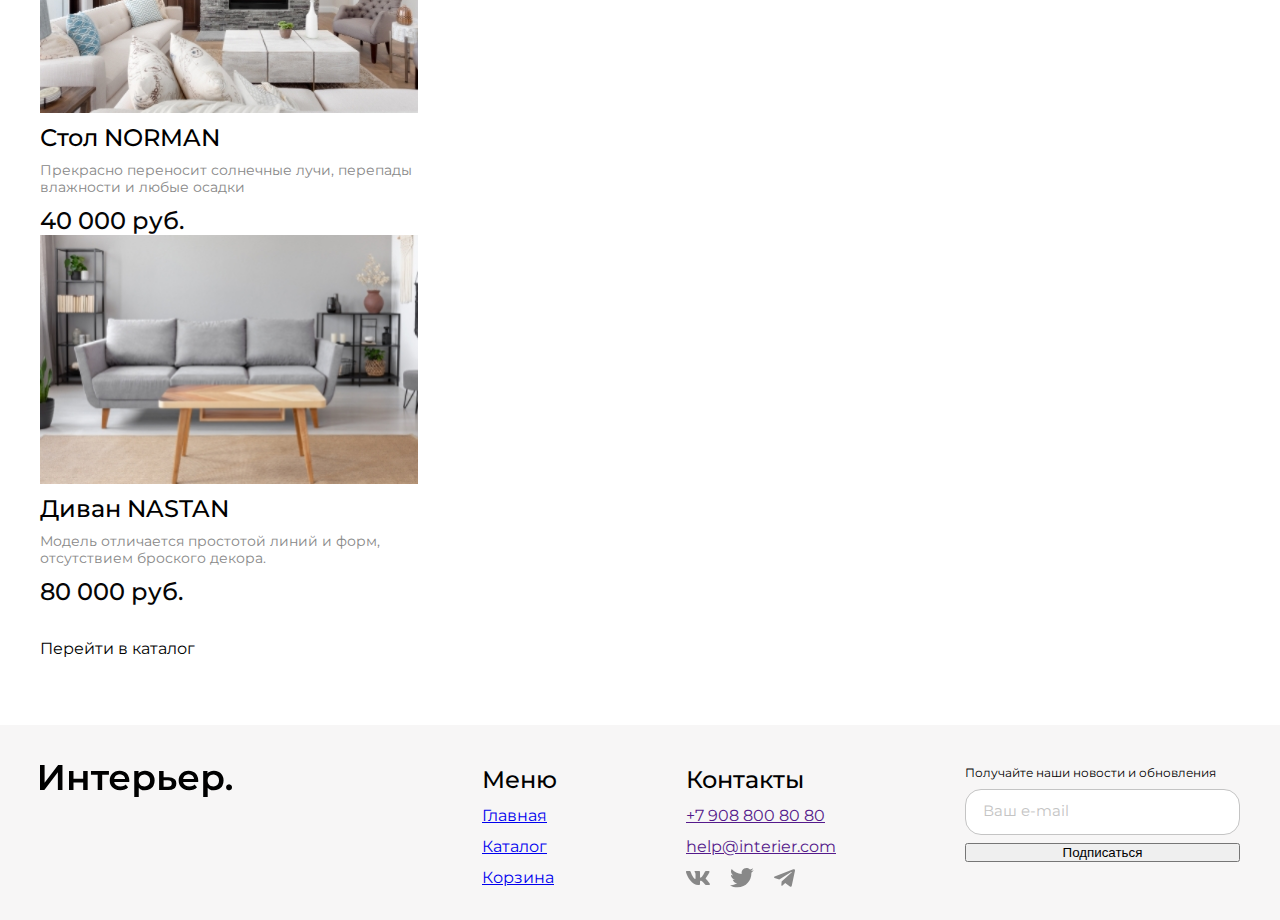
==== commit 19b3aca9: "Merge branch 'main' into course" ====
--- a/index.html
+++ b/index.html
@@ -1,73 +1,78 @@
 <!DOCTYPE html>
 <html lang="en">
+
 <head>
     <meta charset="UTF-8">
     <meta name="viewport" content="width=device-width, initial-scale=1.0">
     <title>Document</title>
     <link rel="preconnect" href="https://fonts.googleapis.com">
     <link rel="preconnect" href="https://fonts.gstatic.com" crossorigin>
-    <link href="https://fonts.googleapis.com/css2?family=Montserrat:ital,wght@0,100..900;1,100..900&display=swap" rel="stylesheet">
-    <link rel="stylesheet" href="style.css"/>
+    <link href="https://fonts.googleapis.com/css2?family=Montserrat:ital,wght@0,100..900;1,100..900&display=swap"
+        rel="stylesheet">
+    <link rel="stylesheet" href="style.css">
 </head>
+
 <body>
     <div class="top center ">
         <header class="header">
             <a class="logo" href="index.html"><img src="img/logo.svg" alt="Логотип"></a>
             <input placeholder="Поиск" class="header__input" type="text">
             <nav class="navigation">
-            <a class="navigation__link" href="catalog.html">Каталог</a>
-            <a class="navigation__link" href="basket.html">Корзина</a>
+            <a class="navigation_link" href="catalog.html">Каталог</a>
+            <a class="navigation_link" href="basket.html">Корзина</a>
             </nav>
         </header>
-            <h1 class="title">Все, чего заслуживает ваш дом</h1>
-            <p class="tagline">Наша мебель - ваше отражение</p>
-            <a class= "catalog" href ="catalog.html">Перейти в каталог</a>
+        <h1 class="title">Все, чего заслуживает ваш дом</h1>
+        <p class="tagline">Наша мебель - ваше отражение</p>
+        <a class="catalog" href="catalog.html">Перейти в каталог</a>
     </div>
     <main>
-    <div class="for-box center">
+        <div class="for-box center">
             <h2 class="heading">Мебель для ...</h2>
-        <div class="for">
+            <div class="for">
                 <div class="for__item for__item_1 for__item_big">ОТДЫХА</div>
                 <div class="for__item for__item_2 for__item_big ">РАБОТЫ</div>
                 <div class="for__item for__item_3">КУХНИ</div>
                 <div class="for__item for__item_4">ДЕТСКОЙ</div>
                 <div class="for__item for__item_5">ВАННОЙ</div>
+            </div>
         </div>
-    </div>
-    <section class="product-box center">
+        <div class="product-box center">
             <h2 class="heading">Специальные предложения</h2>
                 <div class="product-content">
                     <article class="product">
                     <img src="img/productVODA.jpg" alt="product__img">
                     <h3 class="product__name">Люстра VODA</h3>
-                    <p class="product__overview"> Основание из полированной нержавеющей стали, придает оригинальный парящий эффект.</p>
+                    <p class="product__overview"> Основание из полированной нержавеющей стали, придает оригинальный
+                        парящий эффект.</p>
                     <div class="product__box-price">
-                    <span class="product__price">45 000 руб.</span>
-                    <span class="product__price product__price-sale">67 000 руб</span> 
-                </div>
-                    </article>                  
-                    
-                <article class="product"> 
+                        <span class="product__price">45 000 руб.</span>
+                        <span class="product__price product__price-sale">67 000 руб</span>
+                    </div>
+                </article>
+
+                <article class="product">
                     <img src="img/productRONALD.jpeg" alt="product__img">
                     <h3 class="product__name">Диван RONALD</h3>
-                    <p class="product__overview">Модель отличается простотой линий и форм, отсутствием броского декора. </p>
+                    <p class="product__overview">Модель отличается простотой линий и форм, отсутствием броского декора.
+                    </p>
                     <div class="product__box-price">
                         <span class="product__price">156 000 руб.</span>
-                        <span class="product__price product__price-sale">198 000 руб</span> 
+                        <span class="product__price product__price-sale">198 000 руб</span>
                     </div>
                 </article>
-                
-                     <article class="product"> 
+
+                <article class="product">
                     <img src="img/productVENT.jpeg" alt="product__img">
                     <h3 class="product__name">Комод VENT</h3>
                     <p class="product__overview"> Европейский дуб - отличается особой прочностью и стабильностью.</p>
                     <div class="product__box-price">
                         <span class="product__price">34 000 руб.</span>
-                        <span class="product__price product__price-sale">45 000 руб</span> 
-                        </div>
+                        <span class="product__price product__price-sale">45 000 руб</span>
+                    </div>
                 </article>
-    </section>
-    <section class="product-box center">
+            </div>
+            <section class="product-box center">
                 <h2 class="heading">Каталог товаров </h2>
                 <div class="product-content">
                 <article class="product">  
@@ -77,82 +82,90 @@
                     <div class="product__box-price">
                         <span class="product__price">120 000 руб.</span>
                         </div>
-                </article>
-                <article class="product">
-                    <img src="img/productVIOLA.jpeg" alt="product__img">
-                     <h3 class="product__name">Кресло VILORA</h3>
-                    <p class="product__overview"> Мягкое и уютное, аккуратное и стильное. Упругие подушки сиденья и приятная на ощупь ткань. </p>
-                    <div class="product__box-price">
-                    <span class="product__price">21 000 руб.</span>
+                    </article>
+                    <article class="product">
+                        <img src="img/productVIOLA.jpeg" alt="product__img">
+                        <h3 class="product__name">Кресло VILORA</h3>
+                        <p class="product__overview"> Мягкое и уютное, аккуратное и стильное. Упругие подушки сиденья и
+                            приятная на ощупь ткань. </p>
+                        <div class="product__box-price">
+                            <span class="product__price">21 000 руб.</span>
+                        </div>
+                    </article>
+                    <article class="product">
+                        <img src="img/productMENU.jpeg" alt="product__img">
+                        <h3 class="product__name">Стол MENU</h3>
+                        <p class="product__overview"> Для того чтобы трапезничать было приятно, необходим правильный
+                            обеденный стол.</p>
+                        <div class="product__box-price">
+                            <span class="product__price">34 000 руб.</span>
+                        </div>
+                    </article>
+                    <article class="product">
+                        <img src="img/productASKEST.jpeg" alt="product__img">
+                        <h3 class="product__name">Кресло ASKESTA</h3>
+                        <p class="product__overview">Высокоэластичный пенополиуретан в «начинке» кресла надежен и
+                            долговечен </p>
+                        <div class="product__box-price">
+                            <span class="product__price">78 000 руб.</span>
+                        </div>
+                    </article>
+                    <article class="product">
+                        <img src="img/productNORMAN.jpeg" alt="product__img">
+                        <h3 class="product__name">Стол NORMAN</h3>
+                        <p class="product__overview">Прекрасно переносит солнечные лучи, перепады влажности и любые
+                            осадки </p>
+                        <div class="product__box-price">
+                            <span class="product__price">40 000 руб.</span>
+                        </div>
+                    </article>
+                    <article class="product">
+                        <img src="img/productNASTAN.jpeg" alt="product__img">
+                        <h3 class="product__name">Диван NASTAN</h3>
+                        <p class="product__overview">Модель отличается простотой линий и форм, отсутствием броского
+                            декора. </p>
+                        <div class="product__box-price">
+                            <span class="product__price">80 000 руб.</span>
+                        </div>
+                    </article>
                 </div>
-                </article>
-                <article class="product">
-                    <img src="img/productMENU.jpeg" alt="product__img">
-                     <h3 class="product__name">Стол MENU</h3>
-                    <p class="product__overview"> Для того чтобы трапезничать было приятно, необходим правильный обеденный стол.</p>
-                    <div class="product__box-price">
-                        <span class="product__price">34 000 руб.</span>
-                        </div>
-                </article>
-                <article class="product">
-                    <img src="img/productASKEST.jpeg" alt="product__img">
-                     <h3 class="product__name">Кресло ASKESTA</h3>
-                    <p class="product__overview">Высокоэластичный пенополиуретан в «начинке» кресла надежен и долговечен </p>
-                    <div class="product__box-price">
-                        <span class="product__price">78 000 руб.</span>
-                        </div>
-                </article>
-                <artical class="product">
-                    <img src="img/productNORMAN.jpeg" alt="product__img">
-                     <h3 class="product__name">Стол NORMAN</h3>
-                    <p class="product__overview">Прекрасно переносит солнечные лучи, перепады влажности и любые осадки </p>
-                    <div class="product__box-price">
-                        <span class="product__price">40 000 руб.</span>
-                        </div>
-                </artical>
-                <article class="product">
-                    <img src="img/productNASTAN.jpeg" alt="product__img">
-                     <h3 class="product__name">Диван NASTAN</h3>
-                    <p class="product__overview">Модель отличается простотой линий и форм, отсутствием броского декора. </p>
-                    <div class="product__box-price">
-                        <span class="product__price">80 000 руб.</span>
-                        </div>
-                </article>
+            </section>
+            <div class="catalog center">
+                <a class="catalog__link" href="catalog.html">Перейти в каталог</a>
             </div>
-        </section>
-        <section class="catalog center">
-            <a class= "catalog__link" href ="catalog.html">Перейти в каталог</a>
-        </section>
+        </div>
     </main>
-<footer class="footer center">
-    <div>
-      <img src="img/logofooter..svg" alt="Логотип">
-       </div>
-    <div class="footer__content">
-    <section class="footer__info"> 
-<nav class="footer__item">
-    <h4 class="menu">Меню </h4>
-    <a class="menu__link " href="index.html">Главная</a>
-    <a class="menu__link" href="catalog.html">Каталог</a>
-    <a class="menu__link" href="basket.html">Корзина</a>
-</nav>    
-<div class="footer__item">
-    <h4 class="contacts">Контакты</h4>
-    <a class="menu__link" href="">+7 908 800 80 80</a>
-    <a class="menu__link" href="">help@interier.com</a>
-  <div class="footer__icons">
-    <img src="img/vk.svg" alt="Вконтакте">
-    <img src="img/twitter.svg" alt="Твиттер">
-    <img src="img/telegram.svg" alt="Телеграм">
-</div>
-</div>
-<form class="footer__form" action="#">
-        <p class="subscription">Получайте наши новости и обновления</p>
-        <input class="email" placeholder="Ваш e-mail" type="email"> 
-        <button class="button">Подписаться</button>
-    </form>
-</section>
-</div>
-</footer>
+
+    <footer class="footer center">
+        <div>
+            <img src="img/logofooter..svg" alt="Логотип">
+        </div>
+        <div class="footer__content">
+            <section class="footer__info">
+                <nav class="footer__item">
+                    <h4 class="menu">Меню </h4>
+                    <a class="menu__link " href="index.html">Главная</a>
+                    <a class="menu__link" href="catalog.html">Каталог</a>
+                    <a class="menu__link" href="basket.html">Корзина</a>
+                </nav>
+                <div class="footer__item">
+                    <h4 class="contacts">Контакты</h4>
+                    <a class="menu__link" href="">+7 908 800 80 80</a>
+                    <a class="menu__link" href="">help@interier.com</a>
+                    <div class="footer__icons">
+                        <img src="img/vk.svg" alt="Вконтакте">
+                        <img src="img/twitter.svg" alt="Твиттер">
+                        <img src="img/telegram.svg" alt="Твиттер">
+                    </div>
+                </div>
+                <form class="footer__form" action="#">
+                    <p class="subscription">Получайте наши новости и обновления</p>
+                    <input class="email" placeholder="Ваш e-mail" type="email">
+                    <button class="button">Подписаться</button>
+                </form>
+            </section>
+        </div>
+    </footer>
 </body>
+
 </html>--- a/style.css
+++ b/style.css
@@ -210,7 +210,6 @@
   align-items: start;
   gap: 65px;
   box-shadow: 0px 4px 67px -12px rgba(0, 0, 0, 0.32);
-  padding: 40px 48px 40px 48px;
 }
 .filtering-form__content-wrapper {
   display: flex;
@@ -573,6 +572,28 @@
 .top__catalog {
   background-image: url(img/topcatalog.jpeg);
   height: 400px;
+}
+
+.catalog__info {
+  display: flex;
+  flex-wrap: wrap;
+  flex-direction: row;
+  align-items: start;
+  justify-content: space-between;
+  padding-top: 64px;
+  height: 40px;
+}
+
+.catalog__nav {
+  display: flex;
+  gap: 10px;
+}
+
+.black_link {
+  color: #000000;
+  font-size: 16px;
+  font-weight: 400;
+  font-family: Montserrat;
 }
 
 .header {
@@ -668,7 +689,7 @@
   font-family: Montserrat;
 }
 
-.navigation_link:hover {
+.navigation__link:hover {
   text-decoration-line: underline;
 }
 
@@ -702,6 +723,19 @@
   font-weight: 400;
   letter-spacing: 0%;
   text-align: left;
+}
+
+.catalog {
+  font-size: 16px;
+  line-height: 24px;
+  color: #ffffff;
+  font-weight: 400;
+  letter-spacing: 0%;
+  text-align: left;
+  text-decoration-line: underline;
+  margin-bottom: 64px;
+  margin-top: 31px;
+  align-items: center;
 }
 
 .heading {
@@ -757,7 +791,13 @@
   background-image: url(img/for_5.jpg);
 }
 
-.product-content {
+.product {
+  width: 378px;
+  display: flex;
+  flex-direction: column;
+  gap: 10px;
+}
+.product__content {
   height: 250px;
   background-repeat: no-repeat;
   block-size: auto;
@@ -768,18 +808,9 @@
   column-gap: 32px;
   row-gap: 48px;
 }
-
-.product {
-  width: 378px;
-  display: flex;
-  flex-direction: column;
-  gap: 10px;
-}
-
 .product__img {
   width: 100%;
 }
-
 .product__name {
   font-weight: 500;
   font-size: 24px;
@@ -788,7 +819,6 @@
   letter-spacing: 0%;
   text-align: left;
 }
-
 .product__overview {
   font-size: 14px;
   line-height: 17px;
@@ -797,7 +827,6 @@
   letter-spacing: 0%;
   text-align: left;
 }
-
 .product__box-price {
   display: flex;
   gap: 32px;
@@ -808,7 +837,6 @@
   letter-spacing: 0%;
   text-align: left;
 }
-
 .product__price-sale {
   font-weight: 500;
   font-size: 24px;
@@ -835,17 +863,6 @@
   line-height: 29px;
   color: #000000;
 }
-.menu__link {
-  font-weight: 400;
-  font-size: 14px;
-  line-height: 17px;
-  color: #888888;
-  text-decoration: none;
-  font-family: Montserrat;
-}
-.menu__link:hover {
-  text-decoration-line: underline;
-}
 
 .contacts {
   font-weight: 500;
@@ -860,32 +877,40 @@
   justify-content: flex-end;
   flex-wrap: wrap;
 }
-
 .footer__info {
   display: flex;
   gap: 129px;
   flex-wrap: nowrap;
 }
-
 .footer__item {
   flex-direction: column;
   gap: 12px;
   flex-wrap: wrap;
   display: flex;
 }
-
 .footer__icons {
   display: flex;
   gap: 20px;
   align-items: center;
   flex-wrap: wrap;
 }
-
 .footer__form {
   display: flex;
   flex-direction: column;
   gap: 8px;
   flex-wrap: wrap;
+}
+
+.nav-down_link {
+  font-weight: 500;
+  font-size: 14px;
+  line-height: 17px;
+  color: #888888;
+  text-decoration: none;
+}
+
+.nav-down_link:hover {
+  text-decoration-line: underline;
 }
 
 .subscription {
@@ -918,16 +943,4 @@
   font-family: Montserrat;
   font-weight: 400;
   font-size: 15px;
-}
-
-.button {
-  width: 275px;
-  height: 46px;
-  border: 1px 1px 1px 1px;
-  opacity: 0px;
-  border: 1px solid #ffffff;
-  border-radius: 16px;
-  font-family: Montserrat;
-  font-weight: 400;
-  font-size: 14px;
 }/*# sourceMappingURL=style.css.map */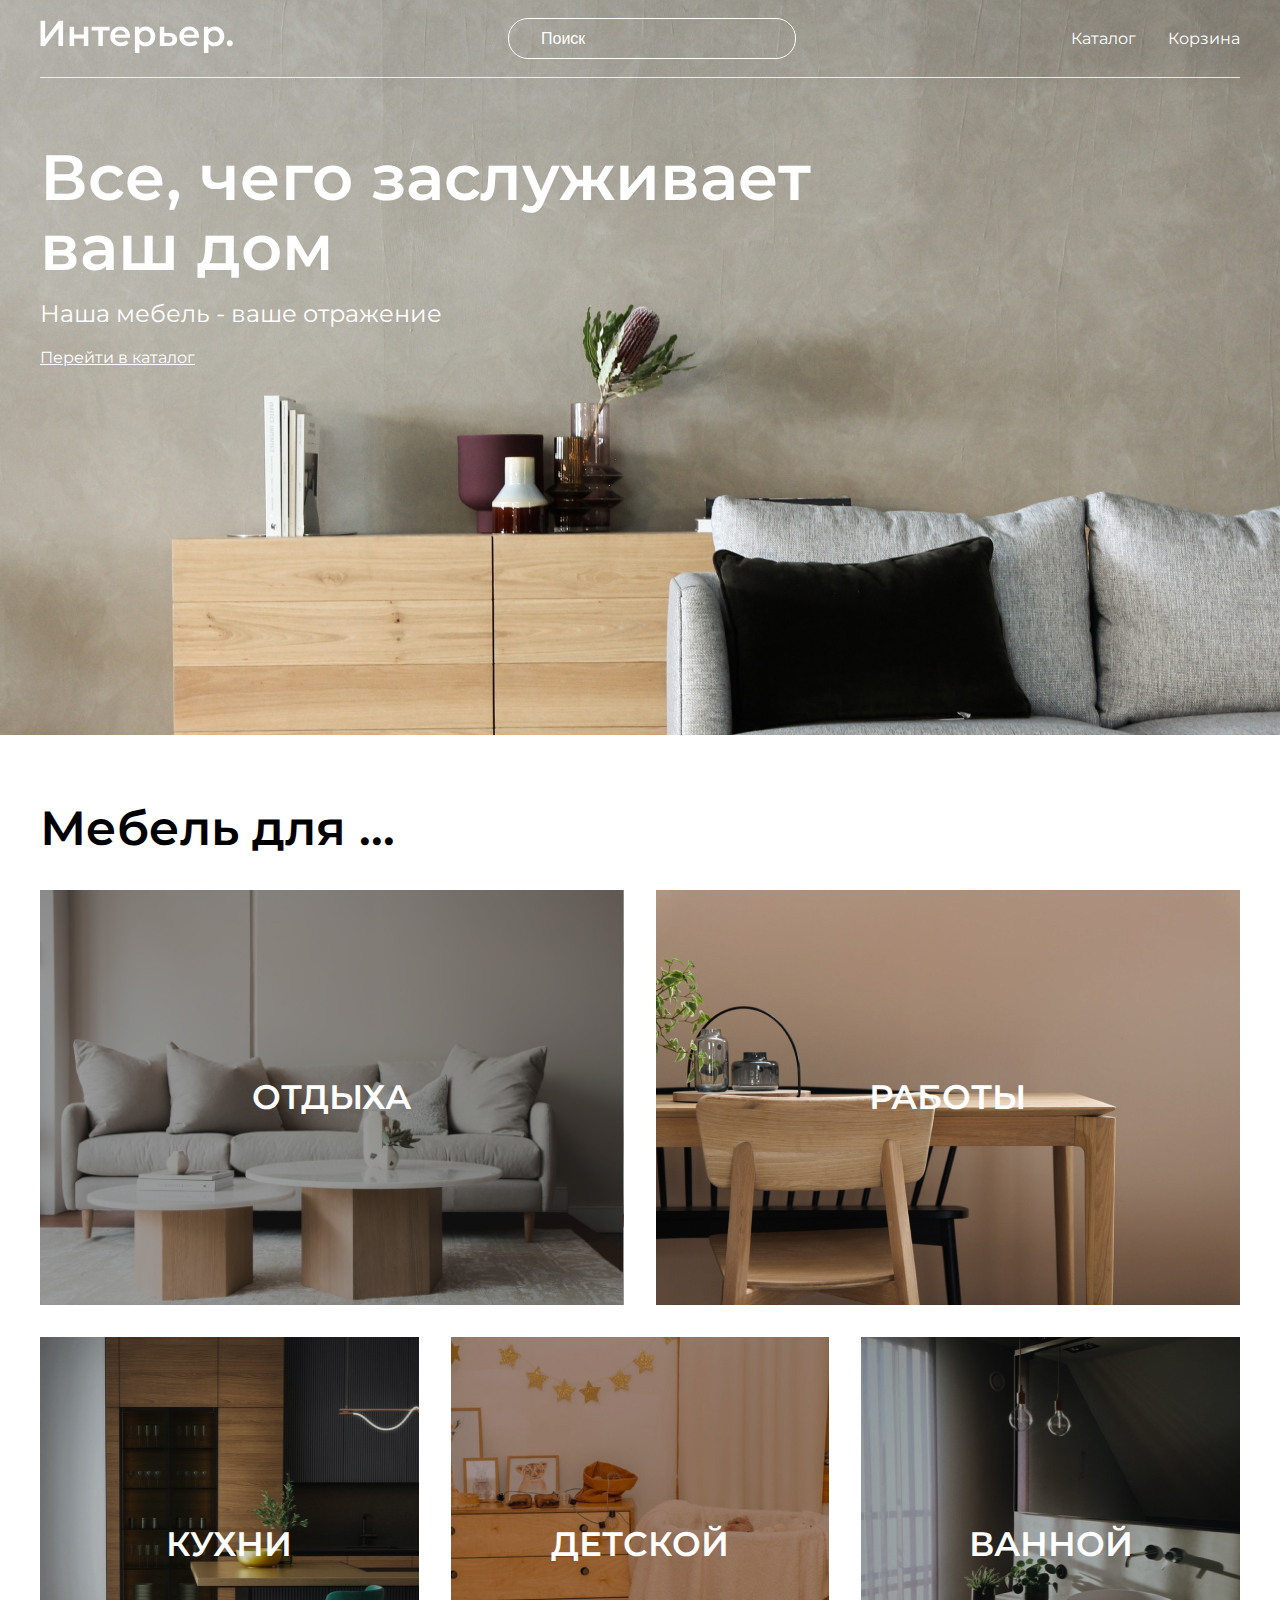
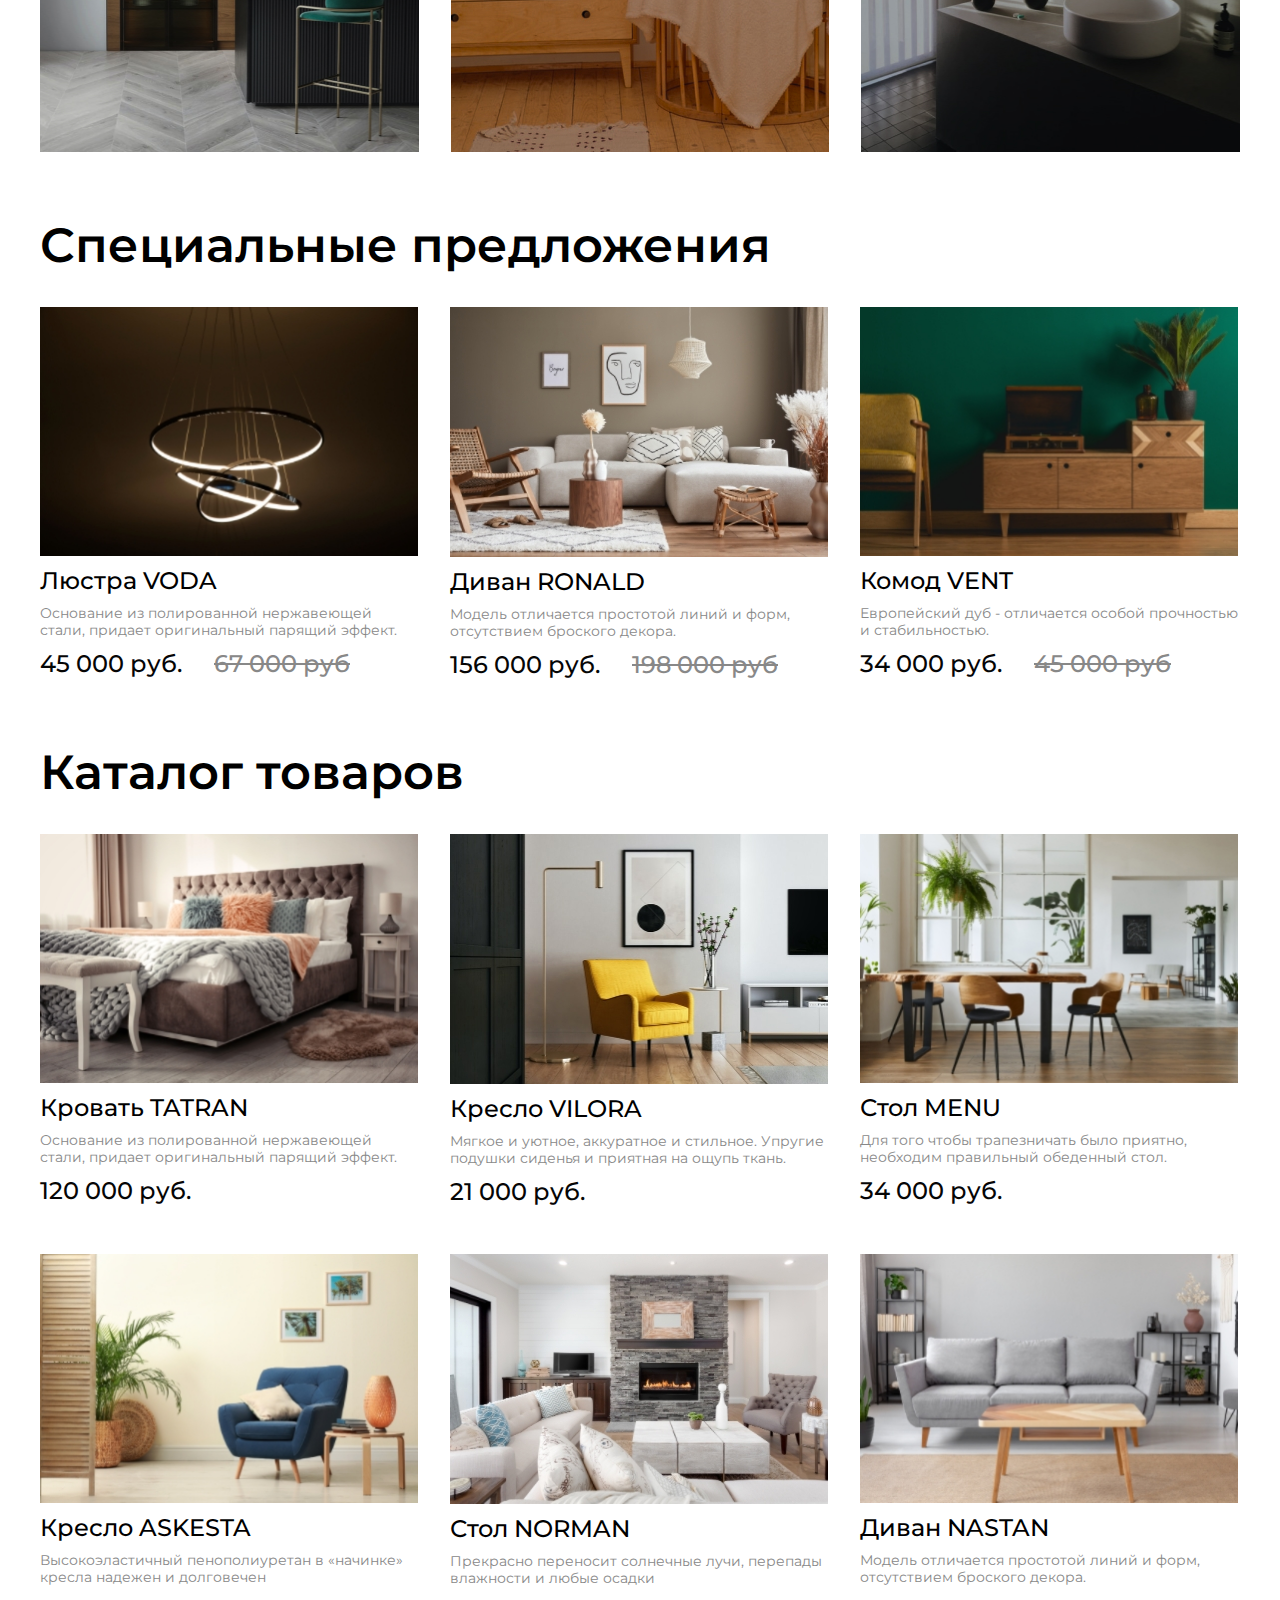
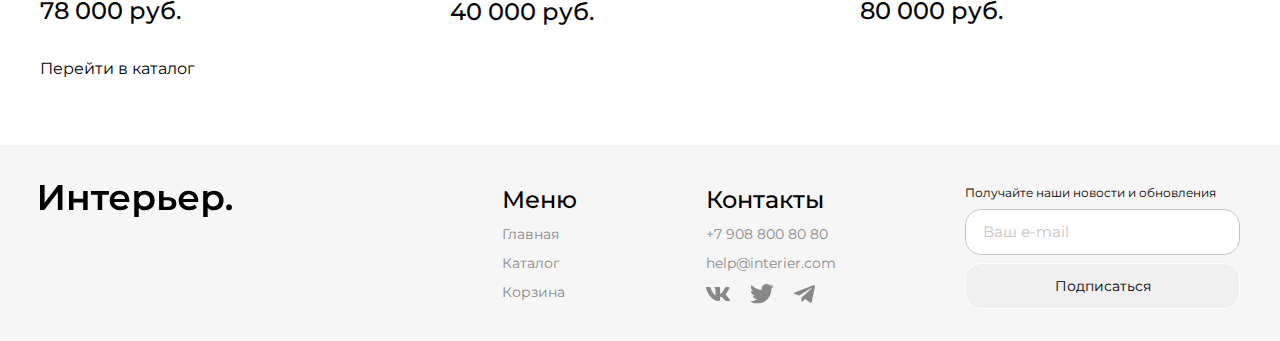
==== commit 284e7e5b: "mobile" ====
--- a/index.html
+++ b/index.html
@@ -15,12 +15,20 @@
 <body>
     <div class="top center ">
         <header class="header">
-            <a class="logo" href="index.html"><img src="img/logo.svg" alt="Логотип"></a>
+            <a class="logo" href="index.html"><img class="logo__img" src="img/logo.svg" alt="Логотип"></a>
             <input placeholder="Поиск" class="header__input" type="text">
             <nav class="navigation">
-            <a class="navigation_link" href="catalog.html">Каталог</a>
-            <a class="navigation_link" href="basket.html">Корзина</a>
+                <a class="navigation__link" href="catalog.html">Каталог</a>
+                <a class="navigation__link" href="basket.html">Корзина</a>
+                <!-- <a href="#" class="navigation__mobil"><img src="img/mini3.svg" alt="mini3"></a>
+                <a href="catalog.html" class="navigation__mobil"><img src="img/mini2.svg" alt="mimi2"></a>
+                <a href="basket.html" class="navigation__mobil"><img src="img/mini.svg" alt="mini.svg"></a> -->
             </nav>
+            <div class="navigation__mobil">
+                <a href="#"><img src="img/mini3.svg" alt="mini3"></a>
+                <a href="catalog.html"><img src="img/mini2.svg" alt="mimi2"></a>
+                <a href="basket.html"><img src="img/mini.svg" alt="mini.svg"></a>
+            </div>
         </header>
         <h1 class="title">Все, чего заслуживает ваш дом</h1>
         <p class="tagline">Наша мебель - ваше отражение</p>
@@ -39,8 +47,8 @@
         </div>
         <div class="product-box center">
             <h2 class="heading">Специальные предложения</h2>
-                <div class="product-content">
-                    <article class="product">
+            <div class="product-content">
+                <article class="product">
                     <img src="img/productVODA.jpg" alt="product__img">
                     <h3 class="product__name">Люстра VODA</h3>
                     <p class="product__overview"> Основание из полированной нержавеющей стали, придает оригинальный
@@ -75,12 +83,13 @@
             <section class="product-box center">
                 <h2 class="heading">Каталог товаров </h2>
                 <div class="product-content">
-                <article class="product">  
-                    <img src="img/productTATRAN.jpeg" alt="product__img">
-                    <h3 class="product__name">Кровать TATRAN</h3>
-                    <p class="product__overview">Основание из полированной нержавеющей стали, придает оригинальный парящий эффект. </p>
-                    <div class="product__box-price">
-                        <span class="product__price">120 000 руб.</span>
+                    <article class="product">
+                        <img src="img/productTATRAN.jpeg" alt="product__img">
+                        <h3 class="product__name">Кровать TATRAN</h3>
+                        <p class="product__overview">Основание из полированной нержавеющей стали, придает оригинальный
+                            парящий эффект. </p>
+                        <div class="product__box-price">
+                            <span class="product__price">120 000 руб.</span>
                         </div>
                     </article>
                     <article class="product">
@@ -138,7 +147,7 @@
 
     <footer class="footer center">
         <div>
-            <img src="img/logofooter..svg" alt="Логотип">
+            <img class="footer__logo" src="img/logofooter..svg" alt="Логотип">
         </div>
         <div class="footer__content">
             <section class="footer__info">
--- a/style.css
+++ b/style.css
@@ -1,3 +1,426 @@
+* {
+  margin: 0;
+  padding: 0;
+}
+
+body {
+  font-family: "Montserrat", sans-serif;
+  font-optical-sizing: auto;
+  font-weight: weight;
+  font-style: normal;
+}
+
+.center {
+  padding-left: calc(50% - 600px);
+  padding-right: calc(50% - 600px);
+}
+
+a {
+  text-align: none;
+}
+
+.top {
+  height: 735px;
+  background-image: url(img/topback.jpg);
+  background-repeat: no-repeat;
+  background-size: cover;
+}
+.top__catalog {
+  background-image: url(img/topcatalog.jpeg);
+  height: 400px;
+}
+
+.header {
+  height: 77px;
+  display: flex;
+  border-bottom: 0.5px solid rgba(255, 255, 255, 0.8);
+  flex-wrap: wrap;
+  justify-content: space-between;
+  align-items: center;
+}
+.header__input {
+  position: static;
+  width: 288px;
+  height: 41px;
+  flex: none;
+  flex-grow: 0;
+  margin: 0px 10px;
+  border: 1px solid #ffffff;
+  border-radius: 20px;
+  background: #ffffff;
+  box-sizing: border-box;
+  background-color: transparent;
+  outline: none;
+  color: #ffffff;
+  font-size: 16px;
+  font-weight: 400;
+  line-height: 20px;
+  letter-spacing: 0%;
+  text-align: left;
+  padding-left: 32px;
+  padding-right: 32px;
+}
+.header__input::-moz-placeholder {
+  color: #ffffff;
+}
+.header__input::placeholder {
+  color: #ffffff;
+}
+
+.navigation {
+  display: flex;
+  gap: 32px;
+}
+.navigation__link {
+  font-size: 16px;
+  line-height: 20px;
+  text-decoration: none;
+  color: #ffffff;
+  font-weight: 400;
+  letter-spacing: 0%;
+  text-align: left;
+}
+.navigation__mobil {
+  display: none;
+}
+
+.catalog {
+  font-size: 16px;
+  line-height: 24px;
+  color: #ffffff;
+  font-weight: 400;
+  letter-spacing: 0%;
+  text-align: left;
+  text-decoration-line: underline;
+  margin-bottom: 64px;
+  margin-top: 31px;
+  align-items: center;
+}
+.catalog__link {
+  color: rgb(0, 0, 0);
+  font-size: 16px;
+  font-weight: 400;
+  line-height: 24px;
+  letter-spacing: 0%;
+  text-align: left;
+  text-decoration: none;
+}
+.catalog__info {
+  display: flex;
+  flex-wrap: wrap;
+  flex-direction: row;
+  align-items: start;
+  justify-content: space-between;
+  padding-top: 64px;
+  height: 40px;
+}
+.catalog__nav {
+  display: flex;
+  gap: 10px;
+}
+
+.link__black {
+  color: #000000;
+  font-size: 16px;
+  font-weight: 400;
+  font-family: Montserrat;
+}
+
+.navigation_link:hover {
+  text-decoration-line: underline;
+}
+
+.title {
+  margin-top: 64px;
+  margin-bottom: 16px;
+  text-align: left;
+  width: 792px;
+  color: #ffffff;
+  font-size: 64px;
+  font-weight: 600;
+  line-height: 70px;
+  letter-spacing: 0%;
+  text-align: left;
+}
+.title__catalog {
+  font-family: Montserrat;
+  font-size: 64px;
+  font-weight: 600;
+  line-height: 70px;
+  text-align: left;
+  color: #FFFFFF;
+  margin-top: 127px;
+}
+
+.tagline {
+  font-size: 24px;
+  line-height: 32px;
+  margin-bottom: 16px;
+  color: #ffffff;
+  font-weight: 400;
+  letter-spacing: 0%;
+  text-align: left;
+}
+
+.heading {
+  padding-top: 64px;
+  margin-bottom: 32px;
+  text-align: left;
+  width: 792px;
+  color: rgb(0, 0, 0);
+  font-size: 48px;
+  font-weight: 600;
+  line-height: 59px;
+  letter-spacing: 0%;
+  text-align: left;
+}
+
+.for {
+  display: grid;
+  gap: 32px;
+  grid-template-columns: repeat(12, 1fr);
+  margin-top: 32px;
+}
+.for__item {
+  height: 415px;
+  grid-column: span 4;
+  color: #ffffff;
+  font-size: 34px;
+  font-weight: 600;
+  line-height: 41px;
+  letter-spacing: 0%;
+  font-style: normal;
+  font-optical-sizing: auto;
+  unicode-bidi: isolate;
+  display: flex;
+  justify-content: center;
+  align-items: center;
+}
+.for__item_big {
+  grid-column: span 6;
+}
+.for__item_1 {
+  background-image: url(img/for_1.jpeg);
+}
+.for__item_2 {
+  background-image: url(img/for_2.jpg);
+}
+.for__item_3 {
+  background-image: url(img/for_3.jpg);
+}
+.for__item_4 {
+  background-image: url(img/for_4.jpg);
+}
+.for__item_5 {
+  background-image: url(img/for_5.jpg);
+}
+
+.product-content {
+  height: 250px;
+  background-repeat: no-repeat;
+  block-size: auto;
+  margin-top: 32px;
+  display: flex;
+  flex-wrap: wrap;
+  -moz-column-gap: 32px;
+  column-gap: 32px;
+  row-gap: 48px;
+}
+
+.product {
+  width: 378px;
+  display: flex;
+  flex-direction: column;
+  gap: 10px;
+}
+
+.product__img {
+  width: 100%;
+}
+
+.product__name {
+  font-weight: 500;
+  font-size: 24px;
+  line-height: 29px;
+  color: rgb(0, 0, 0);
+  letter-spacing: 0%;
+  text-align: left;
+}
+
+.product__overview {
+  font-size: 14px;
+  line-height: 17px;
+  color: rgb(136, 136, 136);
+  font-weight: 400;
+  letter-spacing: 0%;
+  text-align: left;
+}
+
+.product__box-price {
+  display: flex;
+  gap: 32px;
+  color: rgb(5, 5, 5);
+  font-size: 24px;
+  font-weight: 500;
+  line-height: 29px;
+  letter-spacing: 0%;
+  text-align: left;
+}
+
+.product__price-sale {
+  font-weight: 500;
+  font-size: 24px;
+  line-height: 29px;
+  text-decoration-line: line-through;
+  color: rgb(136, 136, 136);
+  letter-spacing: 0%;
+  text-align: left;
+}
+
+.footer {
+  background: rgb(247, 246, 246);
+  display: flex;
+  padding-bottom: 32px;
+  padding-top: 40px;
+  justify-content: space-between;
+  flex-wrap: wrap;
+  background-size: cover;
+}
+
+.menu {
+  font-weight: 500;
+  font-size: 24px;
+  line-height: 29px;
+  color: #000000;
+}
+.menu__link {
+  font-weight: 400;
+  font-size: 14px;
+  line-height: 17px;
+  color: #888888;
+  text-decoration: none;
+  font-family: Montserrat;
+}
+.menu__link:hover {
+  text-decoration-line: underline;
+}
+
+.contacts {
+  font-weight: 500;
+  font-size: 24px;
+  line-height: 29px;
+  color: #000000;
+}
+
+.footer__content {
+  width: 792px;
+  display: flex;
+  justify-content: flex-end;
+  flex-wrap: wrap;
+}
+
+.footer__info {
+  display: flex;
+  gap: 129px;
+  flex-wrap: nowrap;
+}
+
+.footer__item {
+  flex-direction: column;
+  gap: 12px;
+  flex-wrap: wrap;
+  display: flex;
+}
+
+.footer__icons {
+  display: flex;
+  gap: 20px;
+  align-items: center;
+  flex-wrap: wrap;
+}
+
+.footer__form {
+  display: flex;
+  flex-direction: column;
+  gap: 8px;
+  flex-wrap: wrap;
+}
+
+.subscription {
+  font-size: 12px;
+  line-height: 16px;
+  color: #000000;
+}
+
+.email {
+  box-sizing: border-box;
+  border: 1px solid #C4C4C4;
+  border-radius: 16px;
+  background: #ffffff;
+  line-height: 15px;
+  letter-spacing: 0%;
+  width: 275px;
+  height: 46px;
+  padding-left: 17px;
+}
+
+.email::-moz-placeholder {
+  color: #C4C4C4;
+  font-family: Montserrat;
+  font-weight: 400;
+  font-size: 15px;
+}
+
+.email::placeholder {
+  color: #C4C4C4;
+  font-family: Montserrat;
+  font-weight: 400;
+  font-size: 15px;
+}
+
+.button {
+  width: 275px;
+  height: 46px;
+  border: 1px 1px 1px 1px;
+  opacity: 0px;
+  border: 1px solid #ffffff;
+  border-radius: 16px;
+  font-family: Montserrat;
+  font-weight: 400;
+  font-size: 14px;
+}
+.button__box {
+  width: 200px;
+  height: 37px;
+  top: 983px;
+  left: 328px;
+  gap: 10px;
+  border-radius: 50px;
+  border: 1px;
+  opacity: 0px;
+  border: 1px solid #000000;
+  background: transparent;
+  font-family: Montserrat;
+  font-size: 14px;
+  font-weight: 400;
+  line-height: 17.07px;
+  text-align: center;
+}
+.button__box-catalog {
+  width: 200px;
+  height: 37px;
+  border-radius: 50px;
+  border: 1px solid #000000;
+  background: transparent;
+  font-size: 14px;
+  font-weight: 400;
+  line-height: 17.07px;
+  text-align: center;
+  color: #000000;
+  text-decoration: none;
+  font-family: Montserrat;
+}
+
 .top__basket {
   height: 400px;
   background-image: url(img/basket_top.jpg);
@@ -13,6 +436,7 @@
   line-height: 70px;
   text-align: left;
   color: #ffffff;
+  padding-top: 127px;
 }
 
 .cart {
@@ -542,405 +966,75 @@
 }
 
 
-* {
-  margin: 0;
-  padding: 0;
-}
-
-body {
-  font-family: "Montserrat", sans-serif;
-  font-optical-sizing: auto;
-  font-weight: weight;
-  font-style: normal;
-}
-
-.center {
-  padding-left: calc(50% - 600px);
-  padding-right: calc(50% - 600px);
-}
-
-a {
-  text-align: none;
-}
-
-.top {
-  height: 735px;
-  background-image: url(img/topback.jpg);
-  background-repeat: no-repeat;
-  background-size: cover;
-}
-.top__catalog {
-  background-image: url(img/topcatalog.jpeg);
-  height: 400px;
-}
-
-.catalog__info {
-  display: flex;
-  flex-wrap: wrap;
-  flex-direction: row;
-  align-items: start;
-  justify-content: space-between;
-  padding-top: 64px;
-  height: 40px;
-}
-
-.catalog__nav {
-  display: flex;
-  gap: 10px;
-}
-
-.black_link {
-  color: #000000;
-  font-size: 16px;
-  font-weight: 400;
-  font-family: Montserrat;
-}
-
-.header {
-  height: 77px;
-  display: flex;
-  border-bottom: 0.5px solid rgba(255, 255, 255, 0.8);
-  flex-wrap: wrap;
-  justify-content: space-between;
-  align-items: center;
-}
-.header__input {
-  position: static;
-  width: 288px;
-  height: 41px;
-  flex: none;
-  flex-grow: 0;
-  margin: 0px 10px;
-  border: 1px solid #ffffff;
-  border-radius: 20px;
-  background: #ffffff;
-  box-sizing: border-box;
-  background-color: transparent;
-  outline: none;
-  color: #ffffff;
-  font-size: 16px;
-  font-weight: 400;
-  line-height: 20px;
-  letter-spacing: 0%;
-  text-align: left;
-  padding-left: 32px;
-  padding-right: 32px;
-}
-.header__input::-moz-placeholder {
-  color: #ffffff;
-}
-.header__input::placeholder {
-  color: #ffffff;
-}
-
-.navigation {
-  display: flex;
-  gap: 32px;
-}
-.navigation__link {
-  font-size: 16px;
-  line-height: 20px;
-  text-decoration: none;
-  color: #ffffff;
-  font-weight: 400;
-  letter-spacing: 0%;
-  text-align: left;
-}
-
-.catalog {
-  font-size: 16px;
-  line-height: 24px;
-  color: #ffffff;
-  font-weight: 400;
-  letter-spacing: 0%;
-  text-align: left;
-  text-decoration-line: underline;
-  margin-bottom: 64px;
-  margin-top: 31px;
-  align-items: center;
-}
-.catalog__link {
-  color: rgb(0, 0, 0);
-  font-size: 16px;
-  font-weight: 400;
-  line-height: 24px;
-  letter-spacing: 0%;
-  text-align: left;
-  text-decoration: none;
-}
-.catalog__info {
-  display: flex;
-  flex-wrap: wrap;
-  flex-direction: row;
-  align-items: start;
-  justify-content: space-between;
-  padding-top: 64px;
-  height: 40px;
-}
-.catalog__nav {
-  display: flex;
-  gap: 10px;
-}
-
-.link__black {
-  color: #000000;
-  font-size: 16px;
-  font-weight: 400;
-  font-family: Montserrat;
-}
-
-.navigation__link:hover {
-  text-decoration-line: underline;
-}
-
-.title {
-  margin-top: 64px;
-  margin-bottom: 16px;
-  text-align: left;
-  width: 792px;
-  color: #ffffff;
-  font-size: 64px;
-  font-weight: 600;
-  line-height: 70px;
-  letter-spacing: 0%;
-  text-align: left;
-}
-.title__catalog {
-  font-family: Montserrat;
-  font-size: 64px;
-  font-weight: 600;
-  line-height: 70px;
-  text-align: left;
-  color: #FFFFFF;
-  margin-top: 127px;
-}
-
-.tagline {
-  font-size: 24px;
-  line-height: 32px;
-  margin-bottom: 16px;
-  color: #ffffff;
-  font-weight: 400;
-  letter-spacing: 0%;
-  text-align: left;
-}
-
-.catalog {
-  font-size: 16px;
-  line-height: 24px;
-  color: #ffffff;
-  font-weight: 400;
-  letter-spacing: 0%;
-  text-align: left;
-  text-decoration-line: underline;
-  margin-bottom: 64px;
-  margin-top: 31px;
-  align-items: center;
-}
-
-.heading {
-  padding-top: 64px;
-  margin-bottom: 32px;
-  text-align: left;
-  width: 792px;
-  color: rgb(0, 0, 0);
-  font-size: 48px;
-  font-weight: 600;
-  line-height: 59px;
-  letter-spacing: 0%;
-  text-align: left;
-}
-
-.for {
-  display: grid;
-  gap: 32px;
-  grid-template-columns: repeat(12, 1fr);
-  margin-top: 32px;
-}
-.for__item {
-  height: 415px;
-  grid-column: span 4;
-  color: #ffffff;
-  font-size: 34px;
-  font-weight: 600;
-  line-height: 41px;
-  letter-spacing: 0%;
-  font-style: normal;
-  font-optical-sizing: auto;
-  unicode-bidi: isolate;
-  display: flex;
-  justify-content: center;
-  align-items: center;
-}
-.for__item_big {
-  grid-column: span 6;
-}
-.for__item_1 {
-  background-image: url(img/for_1.jpeg);
-}
-.for__item_2 {
-  background-image: url(img/for_2.jpg);
-}
-.for__item_3 {
-  background-image: url(img/for_3.jpg);
-}
-.for__item_4 {
-  background-image: url(img/for_4.jpg);
-}
-.for__item_5 {
-  background-image: url(img/for_5.jpg);
-}
-
-.product {
-  width: 378px;
-  display: flex;
-  flex-direction: column;
-  gap: 10px;
-}
-.product__content {
-  height: 250px;
-  background-repeat: no-repeat;
-  block-size: auto;
-  margin-top: 32px;
-  display: flex;
-  flex-wrap: wrap;
-  -moz-column-gap: 32px;
-  column-gap: 32px;
-  row-gap: 48px;
-}
-.product__img {
-  width: 100%;
-}
-.product__name {
-  font-weight: 500;
-  font-size: 24px;
-  line-height: 29px;
-  color: rgb(0, 0, 0);
-  letter-spacing: 0%;
-  text-align: left;
-}
-.product__overview {
-  font-size: 14px;
-  line-height: 17px;
-  color: rgb(136, 136, 136);
-  font-weight: 400;
-  letter-spacing: 0%;
-  text-align: left;
-}
-.product__box-price {
-  display: flex;
-  gap: 32px;
-  color: rgb(5, 5, 5);
-  font-size: 24px;
-  font-weight: 500;
-  line-height: 29px;
-  letter-spacing: 0%;
-  text-align: left;
-}
-.product__price-sale {
-  font-weight: 500;
-  font-size: 24px;
-  line-height: 29px;
-  text-decoration-line: line-through;
-  color: rgb(136, 136, 136);
-  letter-spacing: 0%;
-  text-align: left;
-}
-
-.footer {
-  background: rgb(247, 246, 246);
-  display: flex;
-  padding-bottom: 32px;
-  padding-top: 40px;
-  justify-content: space-between;
-  flex-wrap: wrap;
-  background-size: cover;
-}
-
-.menu {
-  font-weight: 500;
-  font-size: 24px;
-  line-height: 29px;
-  color: #000000;
-}
-
-.contacts {
-  font-weight: 500;
-  font-size: 24px;
-  line-height: 29px;
-  color: #000000;
-}
-
-.footer__content {
-  width: 792px;
-  display: flex;
-  justify-content: flex-end;
-  flex-wrap: wrap;
-}
-.footer__info {
-  display: flex;
-  gap: 129px;
-  flex-wrap: nowrap;
-}
-.footer__item {
-  flex-direction: column;
-  gap: 12px;
-  flex-wrap: wrap;
-  display: flex;
-}
-.footer__icons {
-  display: flex;
-  gap: 20px;
-  align-items: center;
-  flex-wrap: wrap;
-}
-.footer__form {
-  display: flex;
-  flex-direction: column;
-  gap: 8px;
-  flex-wrap: wrap;
-}
-
-.nav-down_link {
-  font-weight: 500;
-  font-size: 14px;
-  line-height: 17px;
-  color: #888888;
-  text-decoration: none;
-}
-
-.nav-down_link:hover {
-  text-decoration-line: underline;
-}
-
-.subscription {
-  font-size: 12px;
-  line-height: 16px;
-  color: #000000;
-}
-
-.email {
-  box-sizing: border-box;
-  border: 1px solid #C4C4C4;
-  border-radius: 16px;
-  background: #ffffff;
-  line-height: 15px;
-  letter-spacing: 0%;
-  width: 275px;
-  height: 46px;
-  padding-left: 17px;
-}
-
-.email::-moz-placeholder {
-  color: #C4C4C4;
-  font-family: Montserrat;
-  font-weight: 400;
-  font-size: 15px;
-}
-
-.email::placeholder {
-  color: #C4C4C4;
-  font-family: Montserrat;
-  font-weight: 400;
-  font-size: 15px;
+@media (max-width: 767px) {
+  .center {
+    padding-left: 16px;
+    padding-right: 16px;
+  }
+  .header {
+    padding-top: 32px;
+  }
+  .header__input {
+    display: none;
+  }
+  .navigation__mobil {
+    display: flex;
+    align-items: center;
+    gap: 32px;
+  }
+  .navigation__link {
+    display: none;
+  }
+  .logo__img {
+    width: 99px;
+  }
+  .title {
+    font-size: 48px;
+    font-weight: 600;
+    line-height: 58.51px;
+    text-align: center;
+  }
+  .tagline {
+    font-size: 16px;
+    font-weight: 400;
+    line-height: 32px;
+    text-align: center;
+  }
+  .catalog {
+    font-size: 14px;
+    font-weight: 400;
+    line-height: 24px;
+    text-align: center;
+  }
+  .heading {
+    font-size: 24px;
+    line-height: 29.26px;
+    text-align: left;
+  }
+  .for {
+    grid-template-columns: repeat(4, 1 fr);
+    gap: 16px;
+  }
+  .for__item {
+    grid-column: 1/-1;
+    height: 375px;
+    font-size: 28px;
+    line-height: 34px;
+  }
+  .for__item_big {
+    height: 244px;
+  }
+  .footer {
+    padding-bottom: 32px;
+  }
+  .footer__content {
+    justify-content: center;
+    gap: 34px;
+  }
+  .footer__info {
+    gap: 100px;
+  }
+  .footer__logo {
+    display: none;
+  }
 }/*# sourceMappingURL=style.css.map */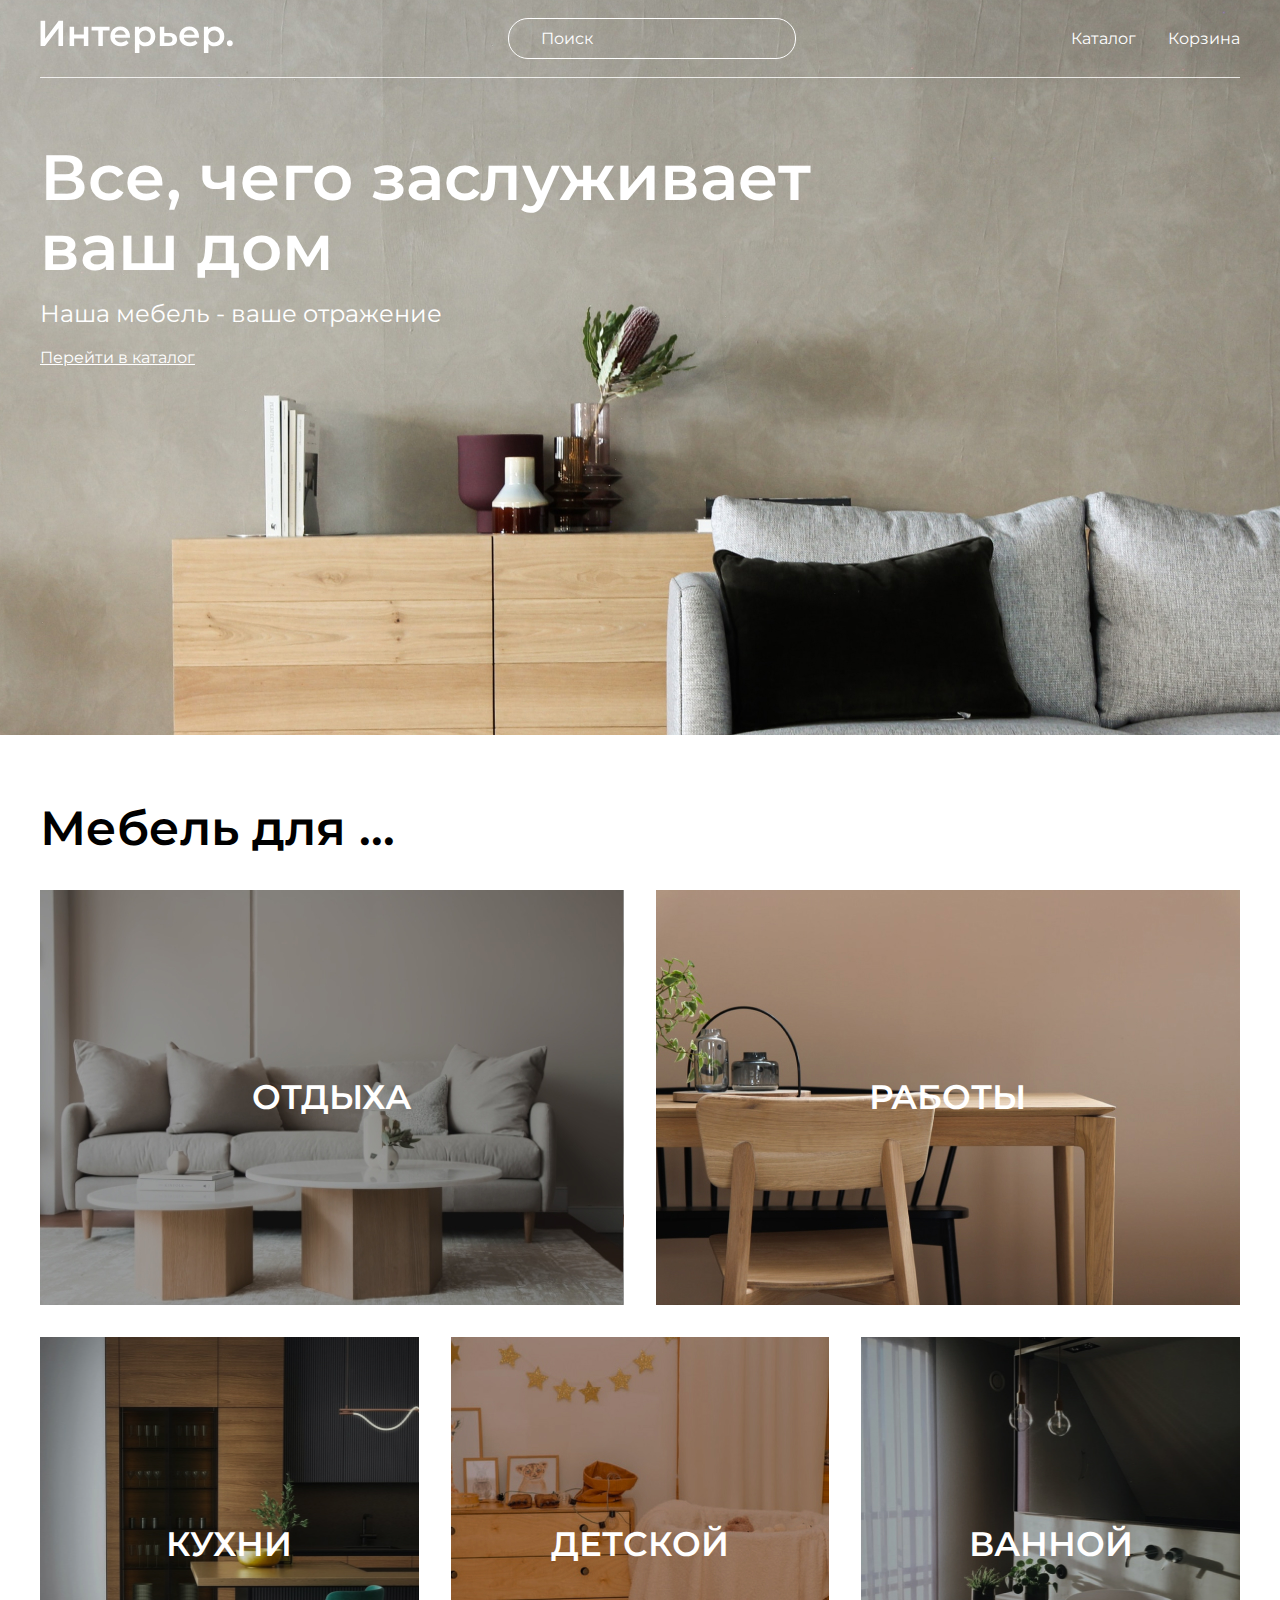
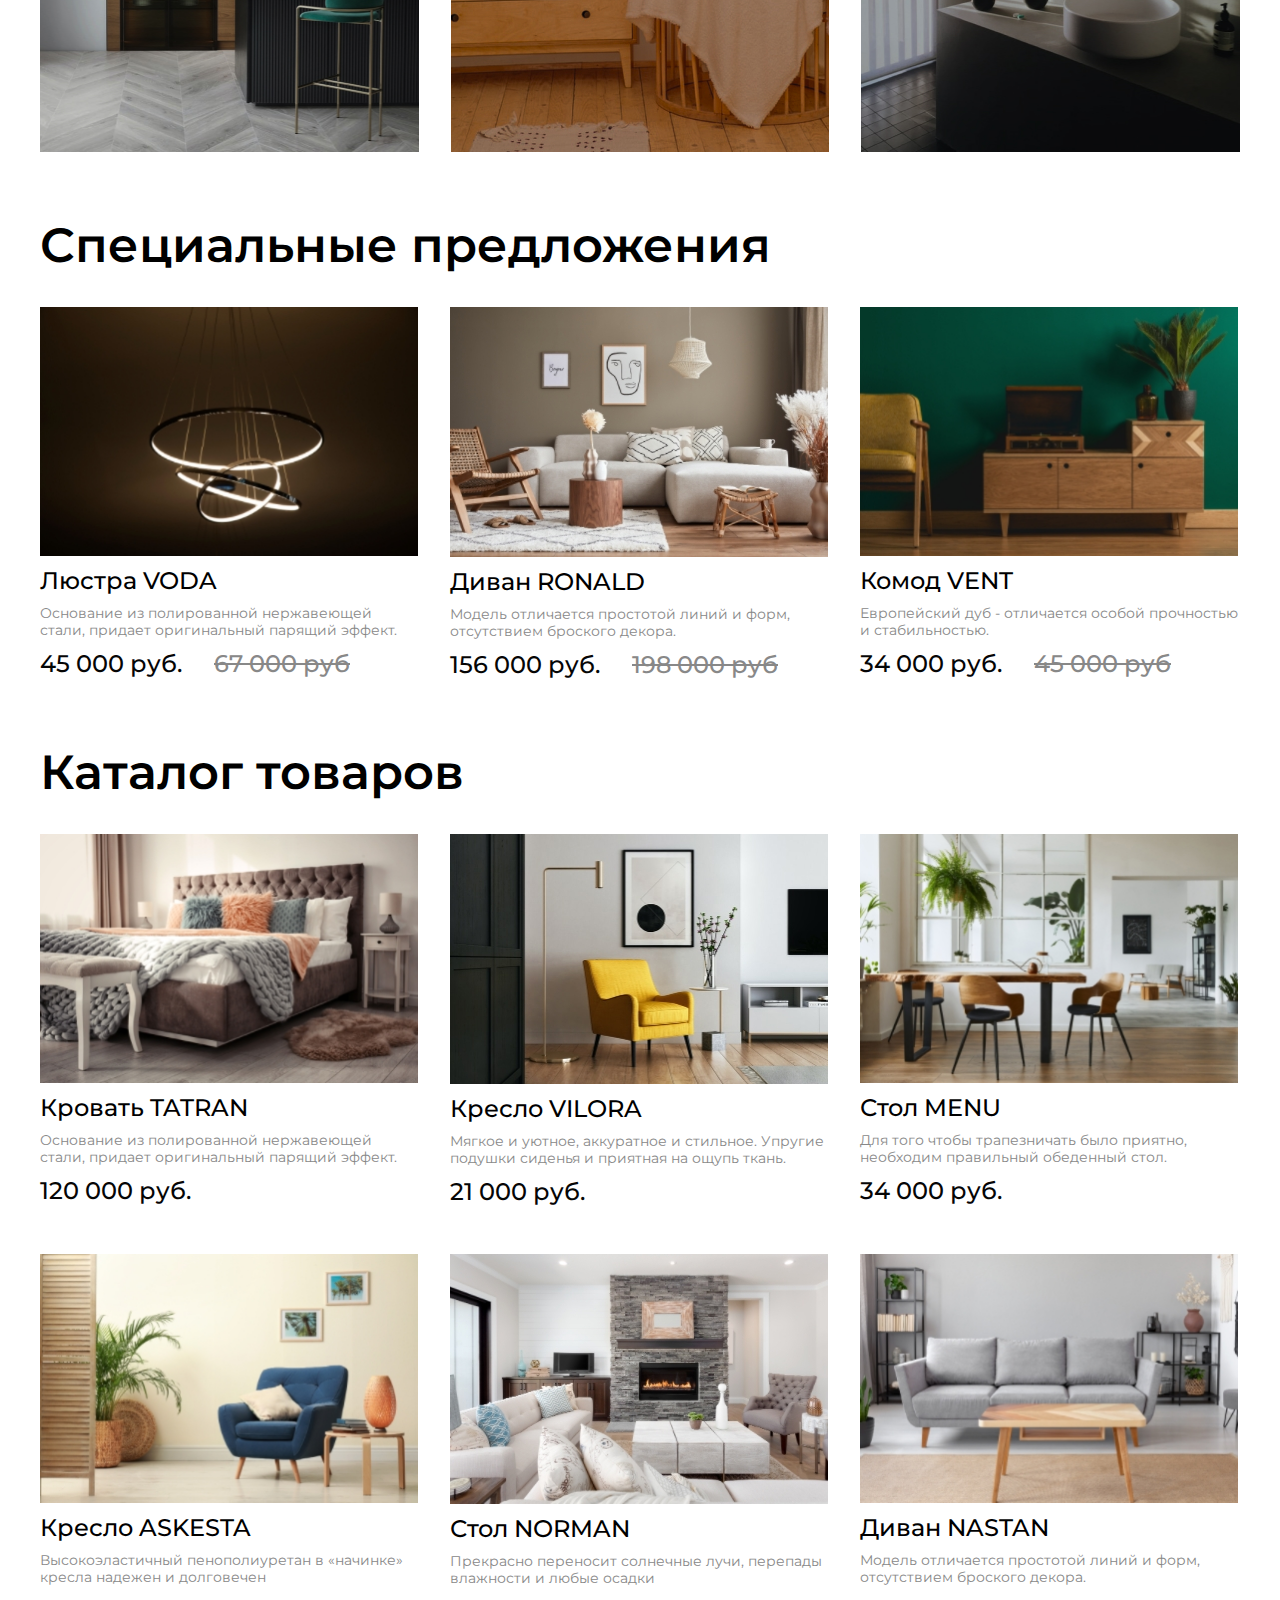
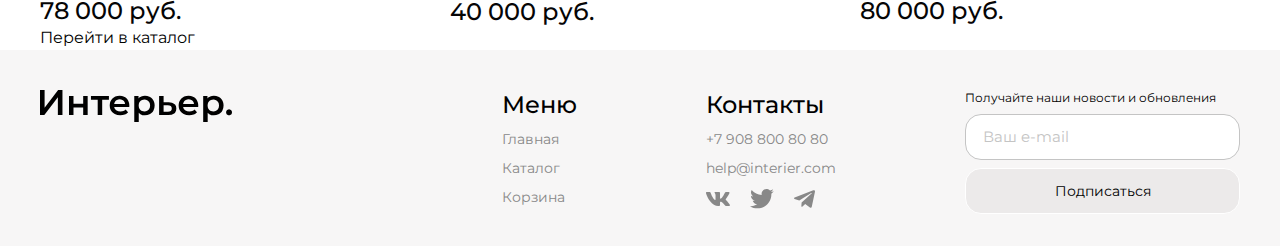
==== commit 63892daf: "mobile correction" ====
--- a/index.html
+++ b/index.html
@@ -139,7 +139,7 @@
                     </article>
                 </div>
             </section>
-            <div class="catalog center">
+            <div class="catalog__main center">
                 <a class="catalog__link" href="catalog.html">Перейти в каталог</a>
             </div>
         </div>
--- a/style.css
+++ b/style.css
@@ -59,6 +59,7 @@
   text-align: left;
   padding-left: 32px;
   padding-right: 32px;
+  font-family: Montserrat;
 }
 .header__input::-moz-placeholder {
   color: #ffffff;
@@ -388,6 +389,7 @@
   font-family: Montserrat;
   font-weight: 400;
   font-size: 14px;
+  background: rgba(222, 215, 215, 0.4117647059);
 }
 .button__box {
   width: 200px;
@@ -421,6 +423,14 @@
   font-family: Montserrat;
 }
 
+.ingredient {
+  font-family: Montserrat;
+  font-size: 24px;
+  font-weight: 400;
+  line-height: 29.26px;
+  text-align: center;
+}
+
 .top__basket {
   height: 400px;
   background-image: url(img/basket_top.jpg);
@@ -453,7 +463,7 @@
 .cart__item {
   border-top: 0.5px solid #CACDD8;
   padding-top: 25px;
-  margin-bottom: 50px;
+  padding-bottom: 50px;
   display: flex;
   justify-content: space-between;
   align-items: flex-start;
@@ -560,6 +570,8 @@
 .design {
   border: rgb(247, 246, 246);
   background: transparent;
+  width: 288px;
+  outline: 0;
 }
 
 .design::-moz-placeholder {
@@ -972,10 +984,19 @@
     padding-right: 16px;
   }
   .header {
-    padding-top: 32px;
+    height: 57px;
+    border-bottom: none;
   }
   .header__input {
     display: none;
+  }
+  .top {
+    background-position: center;
+    padding-top: 32px;
+    height: 703px;
+  }
+  .top__catalog {
+    height: 368px;
   }
   .navigation__mobil {
     display: flex;
@@ -985,14 +1006,30 @@
   .navigation__link {
     display: none;
   }
+  .cart {
+    display: flex;
+    flex-direction: column;
+  }
   .logo__img {
-    width: 99px;
+    margin-right: 99px;
   }
   .title {
     font-size: 48px;
     font-weight: 600;
     line-height: 58.51px;
     text-align: center;
+    width: 400px;
+    height: 177px;
+    top: 118px;
+    left: 16px;
+  }
+  .title__catalog {
+    font-family: Montserrat;
+    font-size: 48px;
+    font-weight: 600;
+    line-height: 59px;
+    text-align: center;
+    margin-top: 82px;
   }
   .tagline {
     font-size: 16px;
@@ -1001,15 +1038,42 @@
     text-align: center;
   }
   .catalog {
+    font-family: Montserrat;
     font-size: 14px;
     font-weight: 400;
     line-height: 24px;
-    text-align: center;
+    color: #FFFFFF;
+  }
+  .catalog__main {
+    font-family: Montserrat;
+    font-size: 16px;
+    font-weight: 400;
+    line-height: 24px;
+    text-align: left;
+    color: #000;
+  }
+  .catalog__info {
+    height: auto;
+    gap: 14px;
+    padding-top: 32px;
+  }
+  .catalog__nav {
+    align-items: center;
+    height: 32px;
   }
   .heading {
     font-size: 24px;
     line-height: 29.26px;
     text-align: left;
+  }
+  .heading {
+    font-family: Montserrat;
+    font-size: 24px;
+    font-weight: 600;
+    line-height: 29.26px;
+    text-align: left;
+    width: 342.91px;
+    height: 58px;
   }
   .for {
     grid-template-columns: repeat(4, 1 fr);
@@ -1020,9 +1084,22 @@
     height: 375px;
     font-size: 28px;
     line-height: 34px;
-  }
-  .for__item_big {
+    width: 342.93px;
+  }
+  .for_big {
     height: 244px;
+  }
+  .product {
+    width: auto;
+  }
+  .product-content {
+    flex-direction: column;
+    flex-wrap: nowrap;
+  }
+  .form__buttons {
+    display: flex;
+    flex-direction: column-reverse;
+    align-items: flex-start;
   }
   .footer {
     padding-bottom: 32px;
@@ -1033,8 +1110,17 @@
   }
   .footer__info {
     gap: 100px;
+    display: flex;
+    flex-direction: row;
+    flex-wrap: wrap;
   }
   .footer__logo {
     display: none;
   }
+  .footer__form {
+    margin: auto;
+  }
+  .img__basket {
+    display: none;
+  }
 }/*# sourceMappingURL=style.css.map */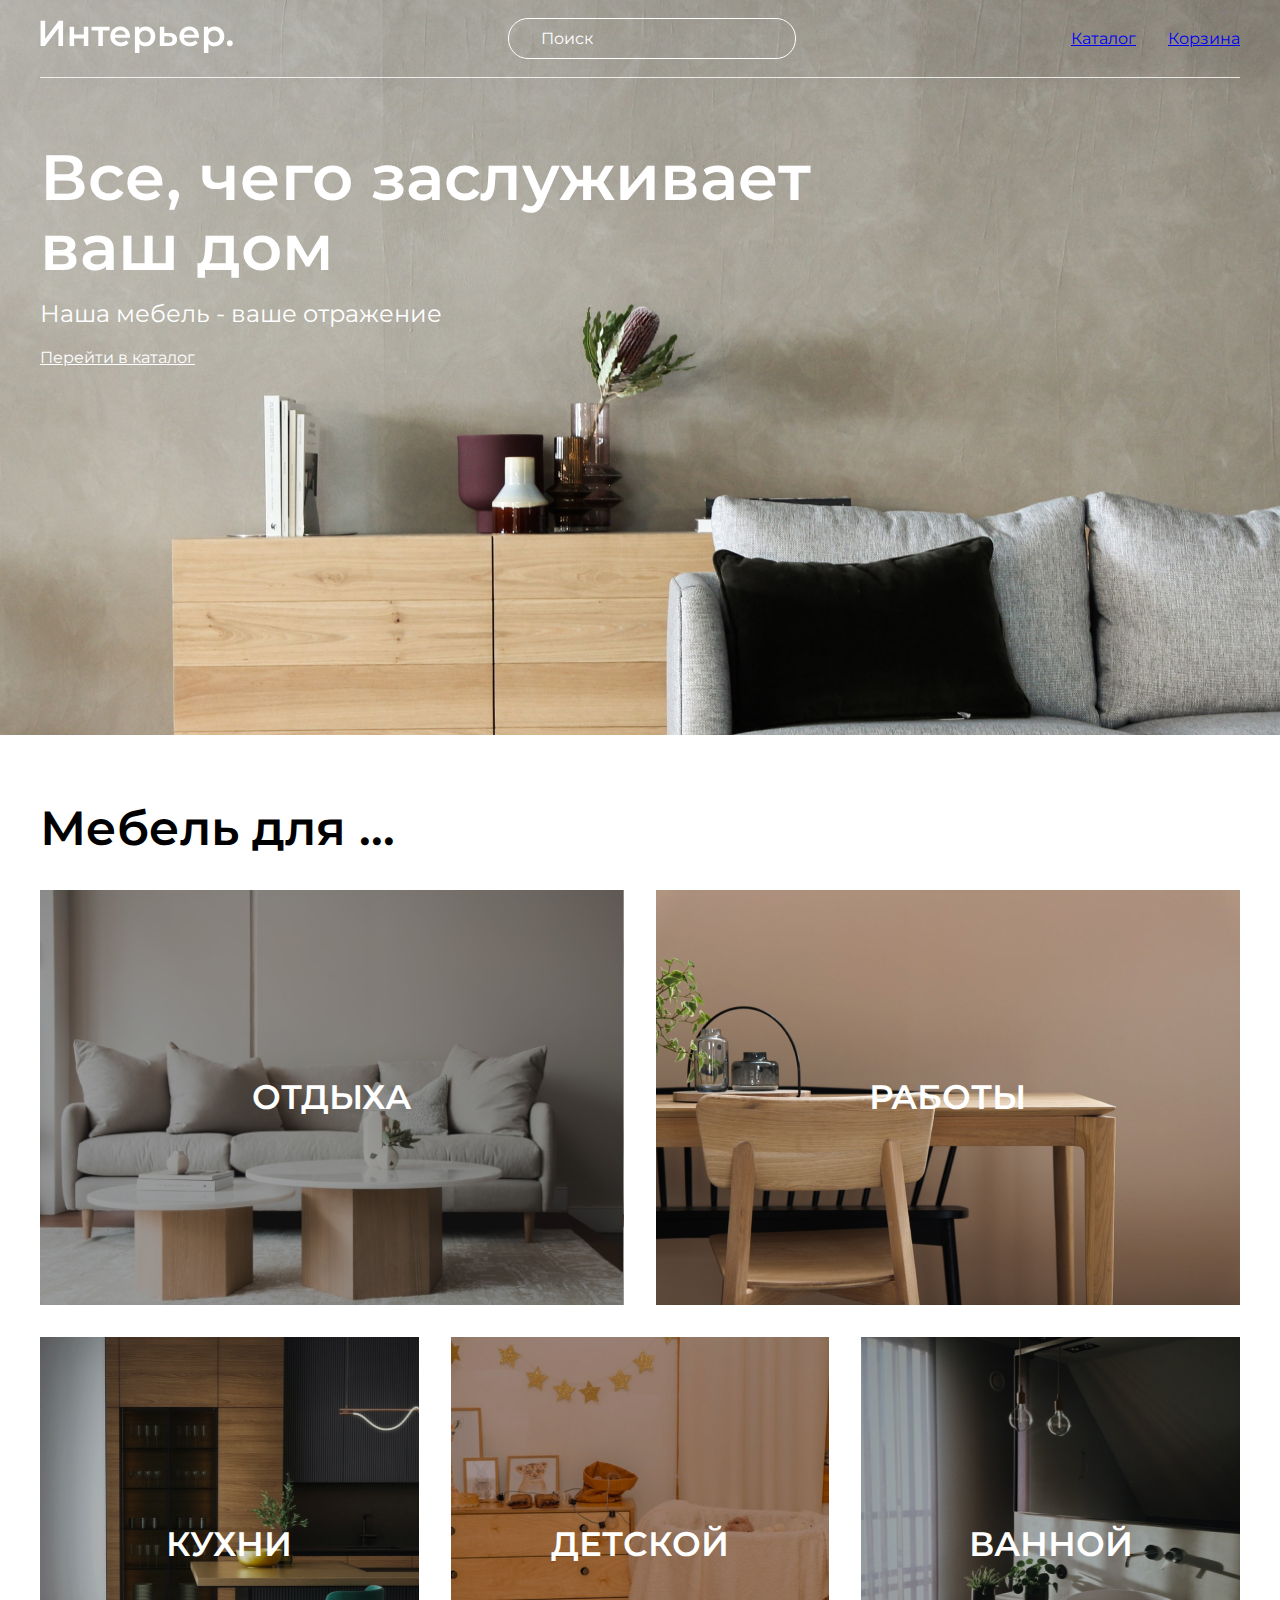
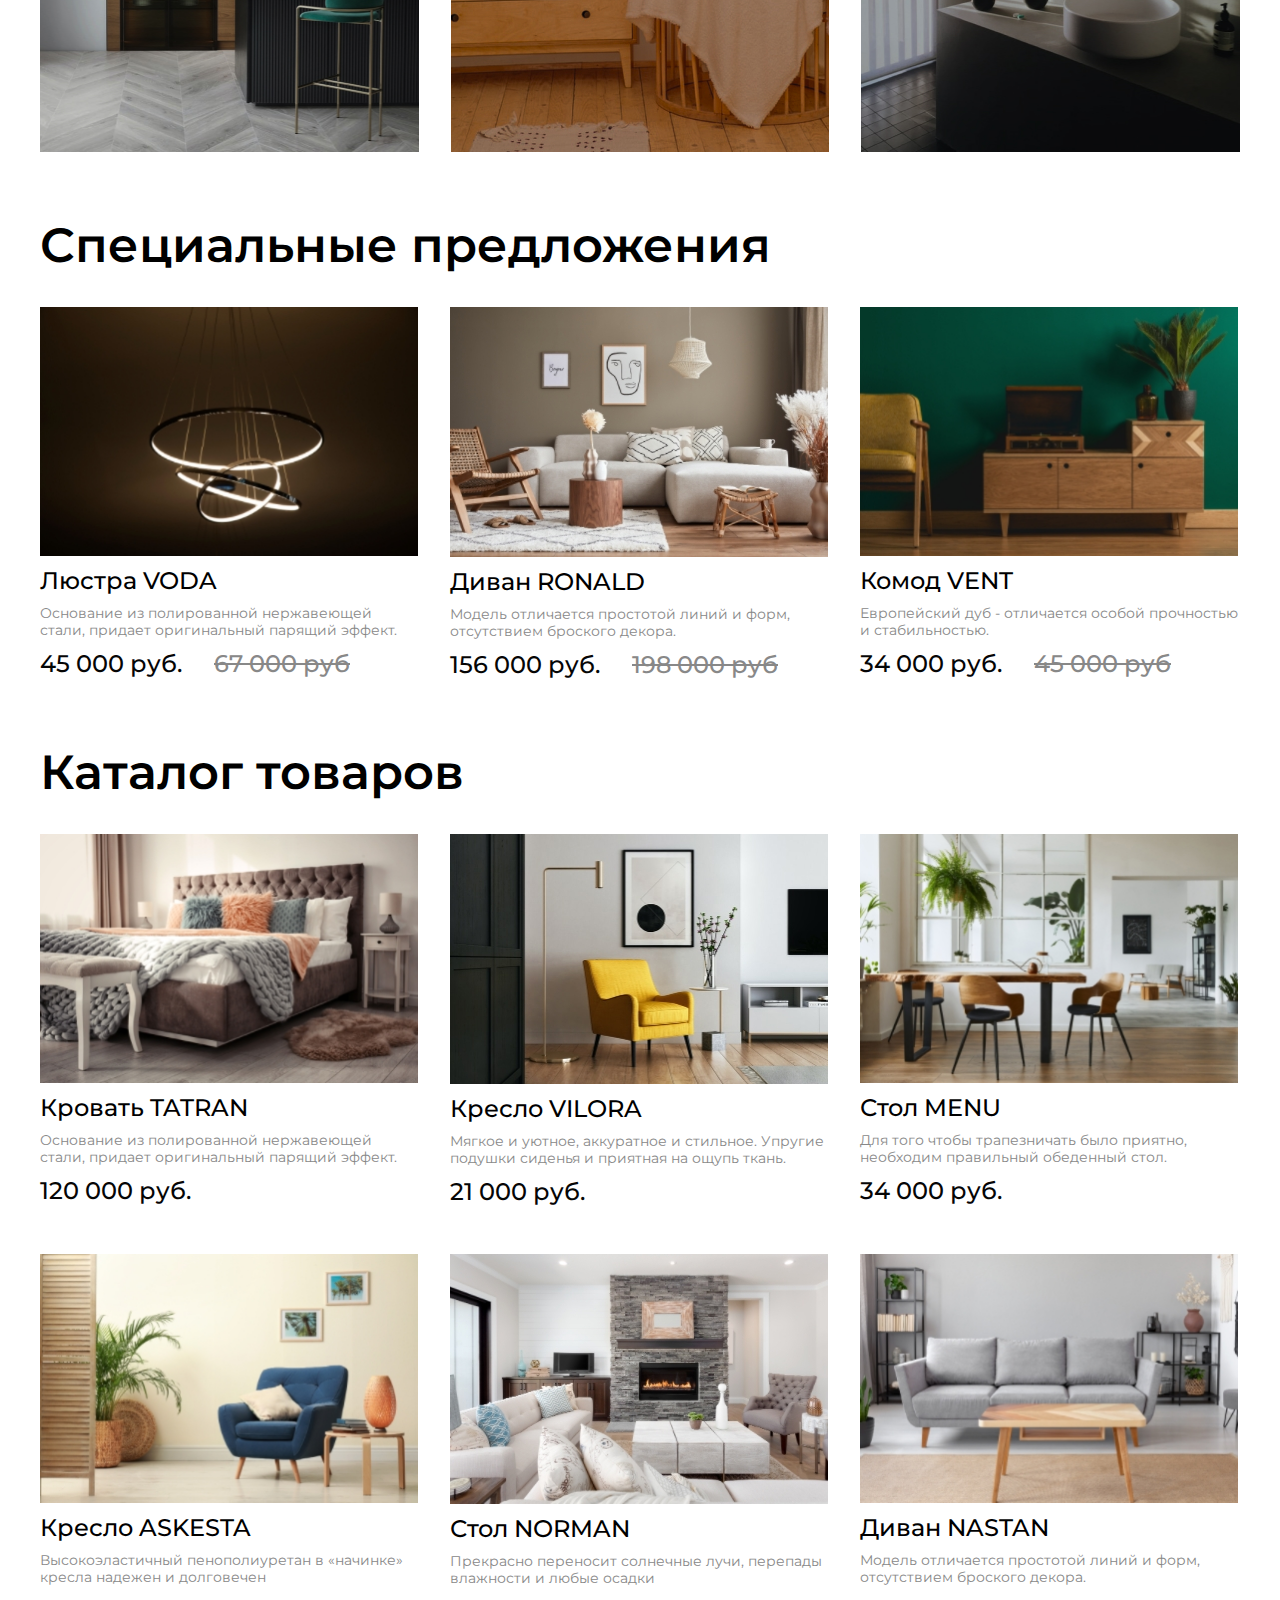
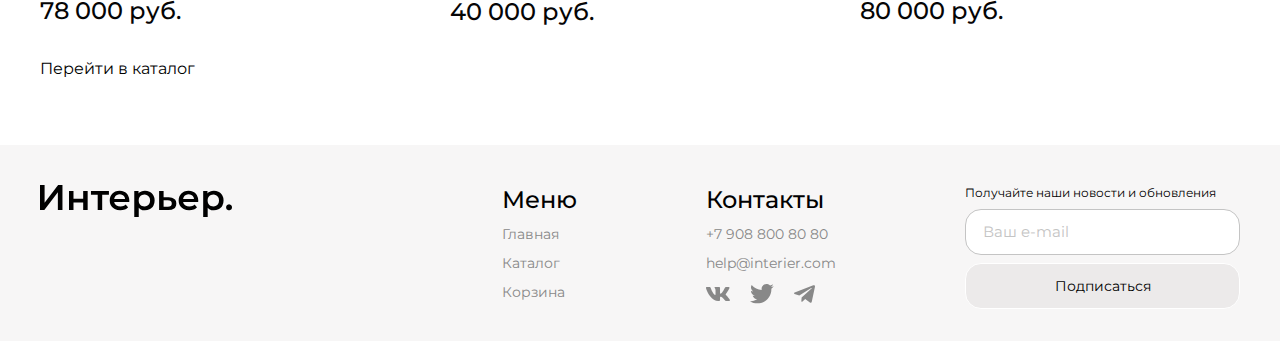
==== commit a15275b4: "Merge branch 'main' into course1" ====
--- a/index.html
+++ b/index.html
@@ -18,11 +18,8 @@
             <a class="logo" href="index.html"><img class="logo__img" src="img/logo.svg" alt="Логотип"></a>
             <input placeholder="Поиск" class="header__input" type="text">
             <nav class="navigation">
-                <a class="navigation__link" href="catalog.html">Каталог</a>
-                <a class="navigation__link" href="basket.html">Корзина</a>
-                <!-- <a href="#" class="navigation__mobil"><img src="img/mini3.svg" alt="mini3"></a>
-                <a href="catalog.html" class="navigation__mobil"><img src="img/mini2.svg" alt="mimi2"></a>
-                <a href="basket.html" class="navigation__mobil"><img src="img/mini.svg" alt="mini.svg"></a> -->
+            <a class="navigation_link" href="catalog.html">Каталог</a>
+            <a class="navigation_link" href="basket.html">Корзина</a>
             </nav>
             <div class="navigation__mobil">
                 <a href="#"><img src="img/mini3.svg" alt="mini3"></a>
@@ -47,8 +44,8 @@
         </div>
         <div class="product-box center">
             <h2 class="heading">Специальные предложения</h2>
-            <div class="product-content">
-                <article class="product">
+                <div class="product-content">
+                    <article class="product">
                     <img src="img/productVODA.jpg" alt="product__img">
                     <h3 class="product__name">Люстра VODA</h3>
                     <p class="product__overview"> Основание из полированной нержавеющей стали, придает оригинальный
@@ -80,16 +77,15 @@
                     </div>
                 </article>
             </div>
-            <section class="product-box center">
+            <section class="product-box">
                 <h2 class="heading">Каталог товаров </h2>
                 <div class="product-content">
-                    <article class="product">
-                        <img src="img/productTATRAN.jpeg" alt="product__img">
-                        <h3 class="product__name">Кровать TATRAN</h3>
-                        <p class="product__overview">Основание из полированной нержавеющей стали, придает оригинальный
-                            парящий эффект. </p>
-                        <div class="product__box-price">
-                            <span class="product__price">120 000 руб.</span>
+                <article class="product">  
+                    <img src="img/productTATRAN.jpeg" alt="product__img">
+                    <h3 class="product__name">Кровать TATRAN</h3>
+                    <p class="product__overview">Основание из полированной нержавеющей стали, придает оригинальный парящий эффект. </p>
+                    <div class="product__box-price">
+                        <span class="product__price">120 000 руб.</span>
                         </div>
                     </article>
                     <article class="product">
--- a/style.css
+++ b/style.css
@@ -90,7 +90,6 @@
   line-height: 24px;
   color: #ffffff;
   font-weight: 400;
-  letter-spacing: 0%;
   text-align: left;
   text-decoration-line: underline;
   margin-bottom: 64px;
@@ -119,6 +118,10 @@
   display: flex;
   gap: 10px;
 }
+.catalog__main {
+  margin-bottom: 64px;
+  padding-top: 31px;
+}
 
 .link__black {
   color: #000000;
@@ -236,7 +239,7 @@
 }
 
 .product__img {
-  width: 100%;
+  width: auto;
 }
 
 .product__name {
@@ -423,14 +426,6 @@
   font-family: Montserrat;
 }
 
-.ingredient {
-  font-family: Montserrat;
-  font-size: 24px;
-  font-weight: 400;
-  line-height: 29.26px;
-  text-align: center;
-}
-
 .top__basket {
   height: 400px;
   background-image: url(img/basket_top.jpg);
@@ -483,6 +478,7 @@
   display: flex;
   flex-direction: column;
   align-items: center;
+  width: 376px;
 }
 .cart__content {
   grid-column: span 8;
@@ -532,6 +528,14 @@
   font-family: Montserrat;
   font-weight: 400;
   font-size: 16px;
+  text-align: center;
+}
+
+.ingredient {
+  font-family: Montserrat;
+  font-size: 24px;
+  font-weight: 500;
+  line-height: 29.26px;
   text-align: center;
 }
 
@@ -622,8 +626,9 @@
 }
 
 .filter-button {
+  background-image: url(img/arrow.svg);
   background-repeat: no-repeat;
-  background-position: 140px;
+  background-position: right 20px center;
   -webkit-appearance: none;
      -moz-appearance: none;
           appearance: none;
@@ -635,7 +640,7 @@
   font-size: 16px;
   font-weight: 500;
   padding-top: 9px;
-  text-align: center;
+  text-align: start;
 }
 
 .filtering-form {
@@ -868,6 +873,8 @@
 .checkbox__label-black::before {
   background-color: #000;
   border-color: #000;
+  -o-border-image: url(img/vector2.png);
+     border-image: url(img/vector2.png);
 }
 
 .checkbox__label-gray::before {
@@ -958,9 +965,9 @@
 }
 
 .select {
-  background-image: url(IMAGE/miniature.jpeg);
+  background-image: url(img/arrow.svg);
   background-repeat: no-repeat;
-  background-position: 180px;
+  background-position: right 20px center;
   -webkit-appearance: none;
      -moz-appearance: none;
           appearance: none;
@@ -973,154 +980,410 @@
   border: 1px 1px 1px 1px;
   border-color: #C4C4C4;
   color: rgb(0, 0, 0);
-  font-family: Montserrat;
+  font-family: inherit;
   padding-left: 23px;
 }
 
 
-@media (max-width: 767px) {
-  .center {
-    padding-left: 16px;
-    padding-right: 16px;
-  }
-  .header {
-    height: 57px;
-    border-bottom: none;
-  }
-  .header__input {
-    display: none;
-  }
-  .top {
-    background-position: center;
-    padding-top: 32px;
-    height: 703px;
-  }
-  .top__catalog {
-    height: 368px;
-  }
-  .navigation__mobil {
-    display: flex;
-    align-items: center;
-    gap: 32px;
-  }
-  .navigation__link {
-    display: none;
-  }
-  .cart {
-    display: flex;
-    flex-direction: column;
-  }
-  .logo__img {
-    margin-right: 99px;
-  }
-  .title {
-    font-size: 48px;
-    font-weight: 600;
-    line-height: 58.51px;
-    text-align: center;
-    width: 400px;
-    height: 177px;
-    top: 118px;
-    left: 16px;
-  }
-  .title__catalog {
-    font-family: Montserrat;
-    font-size: 48px;
-    font-weight: 600;
-    line-height: 59px;
-    text-align: center;
-    margin-top: 82px;
-  }
-  .tagline {
-    font-size: 16px;
-    font-weight: 400;
-    line-height: 32px;
-    text-align: center;
-  }
-  .catalog {
-    font-family: Montserrat;
-    font-size: 14px;
-    font-weight: 400;
-    line-height: 24px;
-    color: #FFFFFF;
-  }
-  .catalog__main {
-    font-family: Montserrat;
-    font-size: 16px;
-    font-weight: 400;
-    line-height: 24px;
-    text-align: left;
-    color: #000;
-  }
-  .catalog__info {
-    height: auto;
-    gap: 14px;
-    padding-top: 32px;
-  }
-  .catalog__nav {
-    align-items: center;
-    height: 32px;
-  }
-  .heading {
-    font-size: 24px;
-    line-height: 29.26px;
-    text-align: left;
-  }
-  .heading {
-    font-family: Montserrat;
-    font-size: 24px;
-    font-weight: 600;
-    line-height: 29.26px;
-    text-align: left;
-    width: 342.91px;
-    height: 58px;
-  }
-  .for {
-    grid-template-columns: repeat(4, 1 fr);
-    gap: 16px;
-  }
-  .for__item {
-    grid-column: 1/-1;
-    height: 375px;
-    font-size: 28px;
-    line-height: 34px;
-    width: 342.93px;
-  }
-  .for_big {
-    height: 244px;
-  }
-  .product {
-    width: auto;
-  }
-  .product-content {
-    flex-direction: column;
-    flex-wrap: nowrap;
-  }
-  .form__buttons {
-    display: flex;
-    flex-direction: column-reverse;
-    align-items: flex-start;
-  }
-  .footer {
-    padding-bottom: 32px;
-  }
-  .footer__content {
-    justify-content: center;
-    gap: 34px;
-  }
-  .footer__info {
-    gap: 100px;
-    display: flex;
-    flex-direction: row;
-    flex-wrap: wrap;
-  }
-  .footer__logo {
-    display: none;
-  }
-  .footer__form {
-    margin: auto;
-  }
-  .img__basket {
-    display: none;
-  }
+* {
+  margin: 0;
+  padding: 0;
+}
+
+body {
+  font-family: "Montserrat", sans-serif;
+  font-optical-sizing: auto;
+  font-weight: weight;
+  font-style: normal;
+}
+
+.center {
+  padding-left: calc(50% - 600px);
+  padding-right: calc(50% - 600px);
+}
+
+a {
+  text-align: none;
+}
+
+.top {
+  height: 735px;
+  background-image: url(img/topback.jpg);
+  background-repeat: no-repeat;
+  background-size: cover;
+}
+.top__catalog {
+  background-image: url(img/topcatalog.jpeg);
+  height: 400px;
+}
+
+.catalog__info {
+  display: flex;
+  flex-wrap: wrap;
+  flex-direction: row;
+  align-items: start;
+  justify-content: space-between;
+  padding-top: 64px;
+  height: 40px;
+}
+
+.catalog__nav {
+  display: flex;
+  gap: 10px;
+}
+
+.black_link {
+  color: #000000;
+  font-size: 16px;
+  font-weight: 400;
+  font-family: Montserrat;
+}
+
+.header {
+  height: 77px;
+  display: flex;
+  border-bottom: 0.5px solid rgba(255, 255, 255, 0.8);
+  flex-wrap: wrap;
+  justify-content: space-between;
+  align-items: center;
+}
+.header__input {
+  position: static;
+  width: 288px;
+  height: 41px;
+  flex: none;
+  flex-grow: 0;
+  margin: 0px 10px;
+  border: 1px solid #ffffff;
+  border-radius: 20px;
+  background: #ffffff;
+  box-sizing: border-box;
+  background-color: transparent;
+  outline: none;
+  color: #ffffff;
+  font-size: 16px;
+  font-weight: 400;
+  line-height: 20px;
+  letter-spacing: 0%;
+  text-align: left;
+  padding-left: 32px;
+  padding-right: 32px;
+}
+.header__input::-moz-placeholder {
+  color: #ffffff;
+}
+.header__input::placeholder {
+  color: #ffffff;
+}
+
+.navigation {
+  display: flex;
+  gap: 32px;
+}
+.navigation__link {
+  font-size: 16px;
+  line-height: 20px;
+  text-decoration: none;
+  color: #ffffff;
+  font-weight: 400;
+  letter-spacing: 0%;
+  text-align: left;
+}
+
+.catalog {
+  font-size: 16px;
+  line-height: 24px;
+  color: #ffffff;
+  font-weight: 400;
+  letter-spacing: 0%;
+  text-align: left;
+  text-decoration-line: underline;
+  margin-bottom: 64px;
+  margin-top: 31px;
+  align-items: center;
+}
+.catalog__link {
+  color: rgb(0, 0, 0);
+  font-size: 16px;
+  font-weight: 400;
+  line-height: 24px;
+  letter-spacing: 0%;
+  text-align: left;
+  text-decoration: none;
+}
+.catalog__info {
+  display: flex;
+  flex-wrap: wrap;
+  flex-direction: row;
+  align-items: start;
+  justify-content: space-between;
+  padding-top: 64px;
+  height: 40px;
+}
+.catalog__nav {
+  display: flex;
+  gap: 10px;
+}
+
+.link__black {
+  color: #000000;
+  font-size: 16px;
+  font-weight: 400;
+  font-family: Montserrat;
+}
+
+.navigation__link:hover {
+  text-decoration-line: underline;
+}
+
+.title {
+  margin-top: 64px;
+  margin-bottom: 16px;
+  text-align: left;
+  width: 792px;
+  color: #ffffff;
+  font-size: 64px;
+  font-weight: 600;
+  line-height: 70px;
+  letter-spacing: 0%;
+  text-align: left;
+}
+.title__catalog {
+  font-family: Montserrat;
+  font-size: 64px;
+  font-weight: 600;
+  line-height: 70px;
+  text-align: left;
+  color: #FFFFFF;
+  margin-top: 127px;
+}
+
+.tagline {
+  font-size: 24px;
+  line-height: 32px;
+  margin-bottom: 16px;
+  color: #ffffff;
+  font-weight: 400;
+  letter-spacing: 0%;
+  text-align: left;
+}
+
+.catalog {
+  font-size: 16px;
+  line-height: 24px;
+  color: #ffffff;
+  font-weight: 400;
+  letter-spacing: 0%;
+  text-align: left;
+  text-decoration-line: underline;
+  margin-bottom: 64px;
+  margin-top: 31px;
+  align-items: center;
+}
+
+.heading {
+  padding-top: 64px;
+  margin-bottom: 32px;
+  text-align: left;
+  width: 792px;
+  color: rgb(0, 0, 0);
+  font-size: 48px;
+  font-weight: 600;
+  line-height: 59px;
+  letter-spacing: 0%;
+  text-align: left;
+}
+
+.for {
+  display: grid;
+  gap: 32px;
+  grid-template-columns: repeat(12, 1fr);
+  margin-top: 32px;
+}
+.for__item {
+  height: 415px;
+  grid-column: span 4;
+  color: #ffffff;
+  font-size: 34px;
+  font-weight: 600;
+  line-height: 41px;
+  letter-spacing: 0%;
+  font-style: normal;
+  font-optical-sizing: auto;
+  unicode-bidi: isolate;
+  display: flex;
+  justify-content: center;
+  align-items: center;
+}
+.for__item_big {
+  grid-column: span 6;
+}
+.for__item_1 {
+  background-image: url(img/for_1.jpeg);
+}
+.for__item_2 {
+  background-image: url(img/for_2.jpg);
+}
+.for__item_3 {
+  background-image: url(img/for_3.jpg);
+}
+.for__item_4 {
+  background-image: url(img/for_4.jpg);
+}
+.for__item_5 {
+  background-image: url(img/for_5.jpg);
+}
+
+.product {
+  width: 378px;
+  display: flex;
+  flex-direction: column;
+  gap: 10px;
+}
+.product__content {
+  height: 250px;
+  background-repeat: no-repeat;
+  block-size: auto;
+  margin-top: 32px;
+  display: flex;
+  flex-wrap: wrap;
+  -moz-column-gap: 32px;
+  column-gap: 32px;
+  row-gap: 48px;
+}
+.product__img {
+  width: 100%;
+}
+.product__name {
+  font-weight: 500;
+  font-size: 24px;
+  line-height: 29px;
+  color: rgb(0, 0, 0);
+  letter-spacing: 0%;
+  text-align: left;
+}
+.product__overview {
+  font-size: 14px;
+  line-height: 17px;
+  color: rgb(136, 136, 136);
+  font-weight: 400;
+  letter-spacing: 0%;
+  text-align: left;
+}
+.product__box-price {
+  display: flex;
+  gap: 32px;
+  color: rgb(5, 5, 5);
+  font-size: 24px;
+  font-weight: 500;
+  line-height: 29px;
+  letter-spacing: 0%;
+  text-align: left;
+}
+.product__price-sale {
+  font-weight: 500;
+  font-size: 24px;
+  line-height: 29px;
+  text-decoration-line: line-through;
+  color: rgb(136, 136, 136);
+  letter-spacing: 0%;
+  text-align: left;
+}
+
+.footer {
+  background: rgb(247, 246, 246);
+  display: flex;
+  padding-bottom: 32px;
+  padding-top: 40px;
+  justify-content: space-between;
+  flex-wrap: wrap;
+  background-size: cover;
+}
+
+.menu {
+  font-weight: 500;
+  font-size: 24px;
+  line-height: 29px;
+  color: #000000;
+}
+
+.contacts {
+  font-weight: 500;
+  font-size: 24px;
+  line-height: 29px;
+  color: #000000;
+}
+
+.footer__content {
+  width: 792px;
+  display: flex;
+  justify-content: flex-end;
+  flex-wrap: wrap;
+}
+.footer__info {
+  display: flex;
+  gap: 129px;
+  flex-wrap: nowrap;
+}
+.footer__item {
+  flex-direction: column;
+  gap: 12px;
+  flex-wrap: wrap;
+  display: flex;
+}
+.footer__icons {
+  display: flex;
+  gap: 20px;
+  align-items: center;
+  flex-wrap: wrap;
+}
+.footer__form {
+  display: flex;
+  flex-direction: column;
+  gap: 8px;
+  flex-wrap: wrap;
+}
+
+.nav-down_link {
+  font-weight: 500;
+  font-size: 14px;
+  line-height: 17px;
+  color: #888888;
+  text-decoration: none;
+}
+
+.nav-down_link:hover {
+  text-decoration-line: underline;
+}
+
+.subscription {
+  font-size: 12px;
+  line-height: 16px;
+  color: #000000;
+}
+
+.email {
+  box-sizing: border-box;
+  border: 1px solid #C4C4C4;
+  border-radius: 16px;
+  background: #ffffff;
+  line-height: 15px;
+  letter-spacing: 0%;
+  width: 275px;
+  height: 46px;
+  padding-left: 17px;
+}
+
+.email::-moz-placeholder {
+  color: #C4C4C4;
+  font-family: Montserrat;
+  font-weight: 400;
+  font-size: 15px;
+}
+
+.email::placeholder {
+  color: #C4C4C4;
+  font-family: Montserrat;
+  font-weight: 400;
+  font-size: 15px;
 }/*# sourceMappingURL=style.css.map */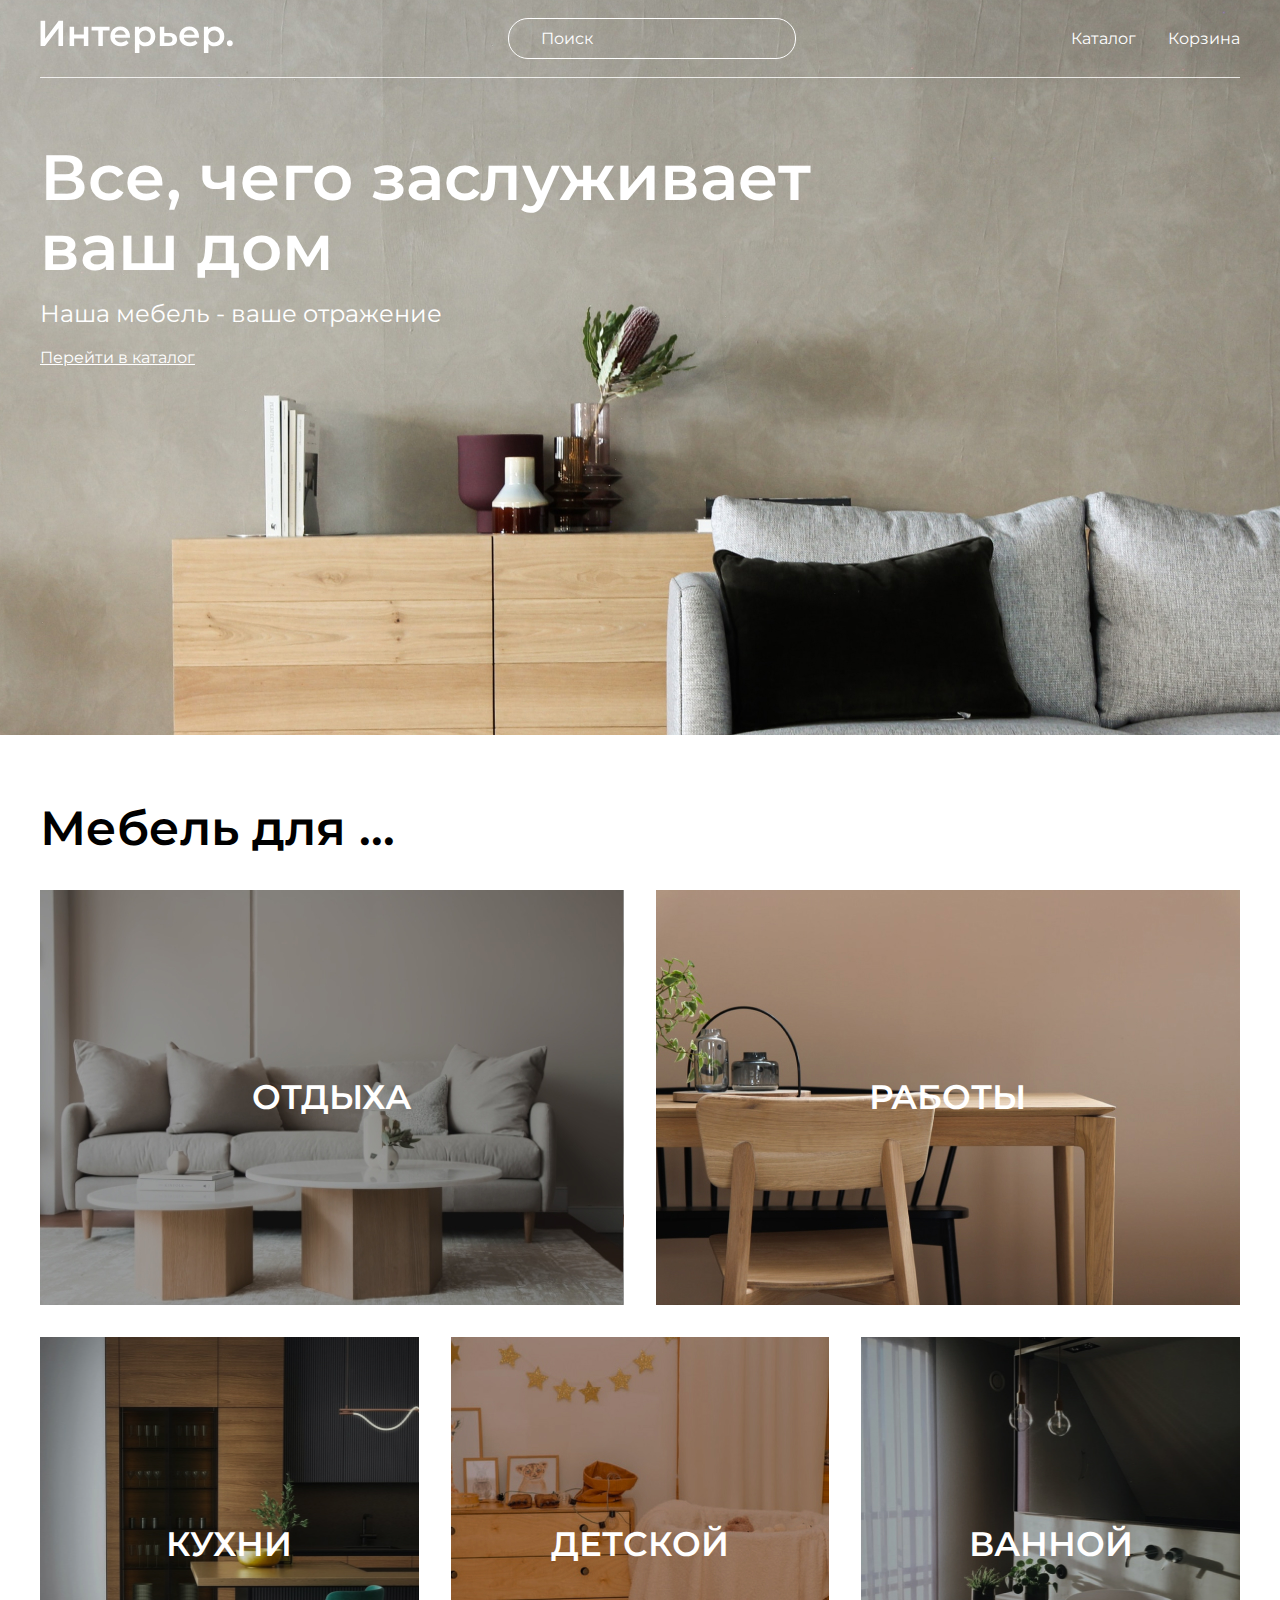
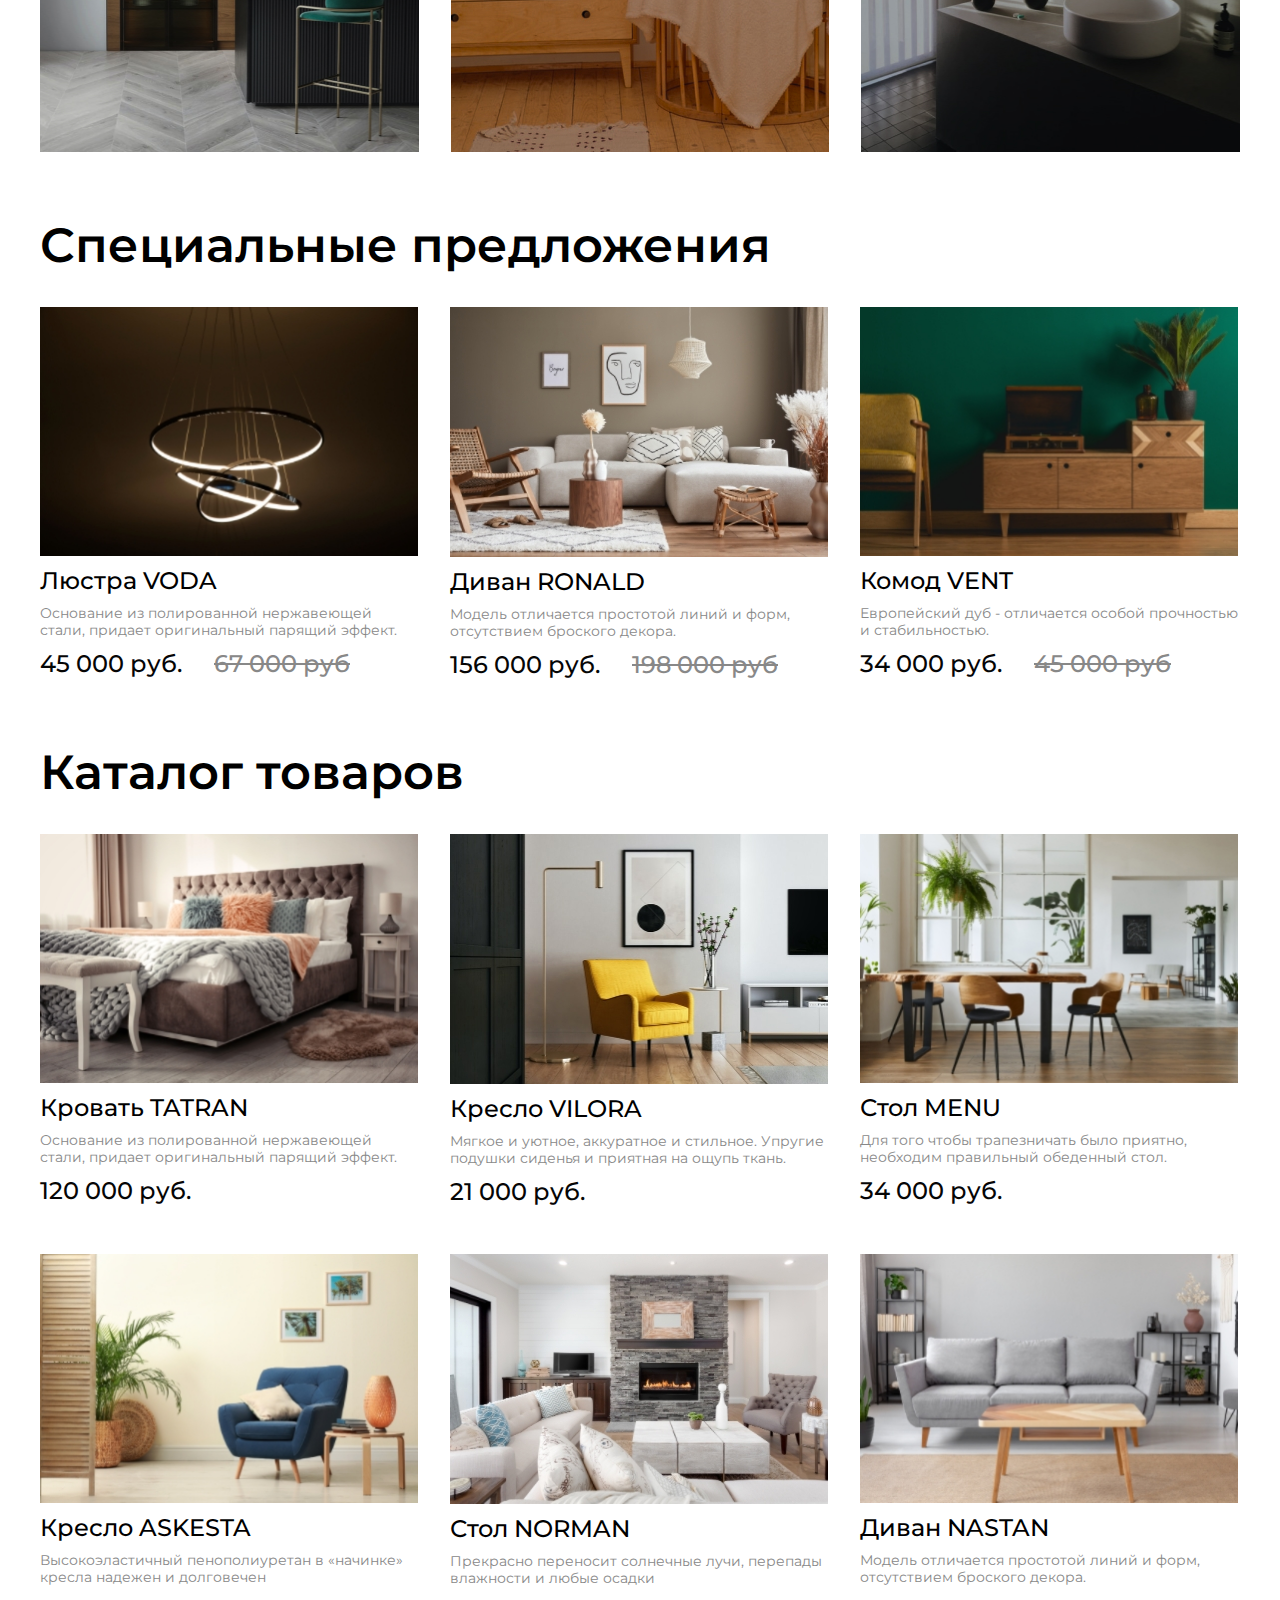
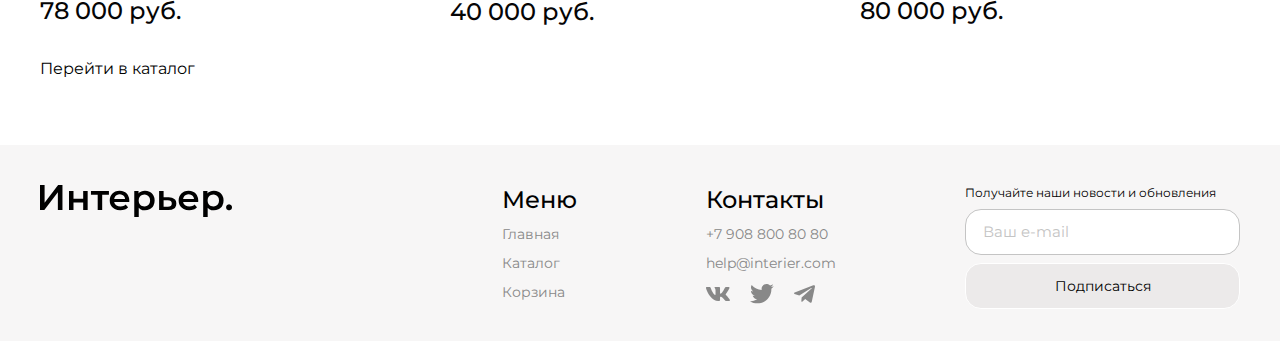
==== commit 45c7b6a9: "Revert "Merge branch 'main' into course1"" ====
--- a/index.html
+++ b/index.html
@@ -18,8 +18,8 @@
             <a class="logo" href="index.html"><img class="logo__img" src="img/logo.svg" alt="Логотип"></a>
             <input placeholder="Поиск" class="header__input" type="text">
             <nav class="navigation">
-            <a class="navigation_link" href="catalog.html">Каталог</a>
-            <a class="navigation_link" href="basket.html">Корзина</a>
+                <a class="navigation__link" href="catalog.html">Каталог</a>
+                <a class="navigation__link" href="basket.html">Корзина</a>
             </nav>
             <div class="navigation__mobil">
                 <a href="#"><img src="img/mini3.svg" alt="mini3"></a>
@@ -44,8 +44,8 @@
         </div>
         <div class="product-box center">
             <h2 class="heading">Специальные предложения</h2>
-                <div class="product-content">
-                    <article class="product">
+            <div class="product-content">
+                <article class="product">
                     <img src="img/productVODA.jpg" alt="product__img">
                     <h3 class="product__name">Люстра VODA</h3>
                     <p class="product__overview"> Основание из полированной нержавеющей стали, придает оригинальный
@@ -80,12 +80,13 @@
             <section class="product-box">
                 <h2 class="heading">Каталог товаров </h2>
                 <div class="product-content">
-                <article class="product">  
-                    <img src="img/productTATRAN.jpeg" alt="product__img">
-                    <h3 class="product__name">Кровать TATRAN</h3>
-                    <p class="product__overview">Основание из полированной нержавеющей стали, придает оригинальный парящий эффект. </p>
-                    <div class="product__box-price">
-                        <span class="product__price">120 000 руб.</span>
+                    <article class="product">
+                        <img src="img/productTATRAN.jpeg" alt="product__img">
+                        <h3 class="product__name">Кровать TATRAN</h3>
+                        <p class="product__overview">Основание из полированной нержавеющей стали, придает оригинальный
+                            парящий эффект. </p>
+                        <div class="product__box-price">
+                            <span class="product__price">120 000 руб.</span>
                         </div>
                     </article>
                     <article class="product">
--- a/style.css
+++ b/style.css
@@ -985,405 +985,235 @@
 }
 
 
-* {
-  margin: 0;
-  padding: 0;
-}
-
-body {
-  font-family: "Montserrat", sans-serif;
-  font-optical-sizing: auto;
-  font-weight: weight;
-  font-style: normal;
-}
-
-.center {
-  padding-left: calc(50% - 600px);
-  padding-right: calc(50% - 600px);
-}
-
-a {
-  text-align: none;
-}
-
-.top {
-  height: 735px;
-  background-image: url(img/topback.jpg);
-  background-repeat: no-repeat;
-  background-size: cover;
-}
-.top__catalog {
-  background-image: url(img/topcatalog.jpeg);
-  height: 400px;
-}
-
-.catalog__info {
-  display: flex;
-  flex-wrap: wrap;
-  flex-direction: row;
-  align-items: start;
-  justify-content: space-between;
-  padding-top: 64px;
-  height: 40px;
-}
-
-.catalog__nav {
-  display: flex;
-  gap: 10px;
-}
-
-.black_link {
-  color: #000000;
-  font-size: 16px;
-  font-weight: 400;
-  font-family: Montserrat;
-}
-
-.header {
-  height: 77px;
-  display: flex;
-  border-bottom: 0.5px solid rgba(255, 255, 255, 0.8);
-  flex-wrap: wrap;
-  justify-content: space-between;
-  align-items: center;
-}
-.header__input {
-  position: static;
-  width: 288px;
-  height: 41px;
-  flex: none;
-  flex-grow: 0;
-  margin: 0px 10px;
-  border: 1px solid #ffffff;
-  border-radius: 20px;
-  background: #ffffff;
-  box-sizing: border-box;
-  background-color: transparent;
-  outline: none;
-  color: #ffffff;
-  font-size: 16px;
-  font-weight: 400;
-  line-height: 20px;
-  letter-spacing: 0%;
-  text-align: left;
-  padding-left: 32px;
-  padding-right: 32px;
-}
-.header__input::-moz-placeholder {
-  color: #ffffff;
-}
-.header__input::placeholder {
-  color: #ffffff;
-}
-
-.navigation {
-  display: flex;
-  gap: 32px;
-}
-.navigation__link {
-  font-size: 16px;
-  line-height: 20px;
-  text-decoration: none;
-  color: #ffffff;
-  font-weight: 400;
-  letter-spacing: 0%;
-  text-align: left;
-}
-
-.catalog {
-  font-size: 16px;
-  line-height: 24px;
-  color: #ffffff;
-  font-weight: 400;
-  letter-spacing: 0%;
-  text-align: left;
-  text-decoration-line: underline;
-  margin-bottom: 64px;
-  margin-top: 31px;
-  align-items: center;
-}
-.catalog__link {
-  color: rgb(0, 0, 0);
-  font-size: 16px;
-  font-weight: 400;
-  line-height: 24px;
-  letter-spacing: 0%;
-  text-align: left;
-  text-decoration: none;
-}
-.catalog__info {
-  display: flex;
-  flex-wrap: wrap;
-  flex-direction: row;
-  align-items: start;
-  justify-content: space-between;
-  padding-top: 64px;
-  height: 40px;
-}
-.catalog__nav {
-  display: flex;
-  gap: 10px;
-}
-
-.link__black {
-  color: #000000;
-  font-size: 16px;
-  font-weight: 400;
-  font-family: Montserrat;
-}
-
-.navigation__link:hover {
-  text-decoration-line: underline;
-}
-
-.title {
-  margin-top: 64px;
-  margin-bottom: 16px;
-  text-align: left;
-  width: 792px;
-  color: #ffffff;
-  font-size: 64px;
-  font-weight: 600;
-  line-height: 70px;
-  letter-spacing: 0%;
-  text-align: left;
-}
-.title__catalog {
-  font-family: Montserrat;
-  font-size: 64px;
-  font-weight: 600;
-  line-height: 70px;
-  text-align: left;
-  color: #FFFFFF;
-  margin-top: 127px;
-}
-
-.tagline {
-  font-size: 24px;
-  line-height: 32px;
-  margin-bottom: 16px;
-  color: #ffffff;
-  font-weight: 400;
-  letter-spacing: 0%;
-  text-align: left;
-}
-
-.catalog {
-  font-size: 16px;
-  line-height: 24px;
-  color: #ffffff;
-  font-weight: 400;
-  letter-spacing: 0%;
-  text-align: left;
-  text-decoration-line: underline;
-  margin-bottom: 64px;
-  margin-top: 31px;
-  align-items: center;
-}
-
-.heading {
-  padding-top: 64px;
-  margin-bottom: 32px;
-  text-align: left;
-  width: 792px;
-  color: rgb(0, 0, 0);
-  font-size: 48px;
-  font-weight: 600;
-  line-height: 59px;
-  letter-spacing: 0%;
-  text-align: left;
-}
-
-.for {
-  display: grid;
-  gap: 32px;
-  grid-template-columns: repeat(12, 1fr);
-  margin-top: 32px;
-}
-.for__item {
-  height: 415px;
-  grid-column: span 4;
-  color: #ffffff;
-  font-size: 34px;
-  font-weight: 600;
-  line-height: 41px;
-  letter-spacing: 0%;
-  font-style: normal;
-  font-optical-sizing: auto;
-  unicode-bidi: isolate;
-  display: flex;
-  justify-content: center;
-  align-items: center;
-}
-.for__item_big {
-  grid-column: span 6;
-}
-.for__item_1 {
-  background-image: url(img/for_1.jpeg);
-}
-.for__item_2 {
-  background-image: url(img/for_2.jpg);
-}
-.for__item_3 {
-  background-image: url(img/for_3.jpg);
-}
-.for__item_4 {
-  background-image: url(img/for_4.jpg);
-}
-.for__item_5 {
-  background-image: url(img/for_5.jpg);
-}
-
-.product {
-  width: 378px;
-  display: flex;
-  flex-direction: column;
-  gap: 10px;
-}
-.product__content {
-  height: 250px;
-  background-repeat: no-repeat;
-  block-size: auto;
-  margin-top: 32px;
-  display: flex;
-  flex-wrap: wrap;
-  -moz-column-gap: 32px;
-  column-gap: 32px;
-  row-gap: 48px;
-}
-.product__img {
-  width: 100%;
-}
-.product__name {
-  font-weight: 500;
-  font-size: 24px;
-  line-height: 29px;
-  color: rgb(0, 0, 0);
-  letter-spacing: 0%;
-  text-align: left;
-}
-.product__overview {
-  font-size: 14px;
-  line-height: 17px;
-  color: rgb(136, 136, 136);
-  font-weight: 400;
-  letter-spacing: 0%;
-  text-align: left;
-}
-.product__box-price {
-  display: flex;
-  gap: 32px;
-  color: rgb(5, 5, 5);
-  font-size: 24px;
-  font-weight: 500;
-  line-height: 29px;
-  letter-spacing: 0%;
-  text-align: left;
-}
-.product__price-sale {
-  font-weight: 500;
-  font-size: 24px;
-  line-height: 29px;
-  text-decoration-line: line-through;
-  color: rgb(136, 136, 136);
-  letter-spacing: 0%;
-  text-align: left;
-}
-
-.footer {
-  background: rgb(247, 246, 246);
-  display: flex;
-  padding-bottom: 32px;
-  padding-top: 40px;
-  justify-content: space-between;
-  flex-wrap: wrap;
-  background-size: cover;
-}
-
-.menu {
-  font-weight: 500;
-  font-size: 24px;
-  line-height: 29px;
-  color: #000000;
-}
-
-.contacts {
-  font-weight: 500;
-  font-size: 24px;
-  line-height: 29px;
-  color: #000000;
-}
-
-.footer__content {
-  width: 792px;
-  display: flex;
-  justify-content: flex-end;
-  flex-wrap: wrap;
-}
-.footer__info {
-  display: flex;
-  gap: 129px;
-  flex-wrap: nowrap;
-}
-.footer__item {
-  flex-direction: column;
-  gap: 12px;
-  flex-wrap: wrap;
-  display: flex;
-}
-.footer__icons {
-  display: flex;
-  gap: 20px;
-  align-items: center;
-  flex-wrap: wrap;
-}
-.footer__form {
-  display: flex;
-  flex-direction: column;
-  gap: 8px;
-  flex-wrap: wrap;
-}
-
-.nav-down_link {
-  font-weight: 500;
-  font-size: 14px;
-  line-height: 17px;
-  color: #888888;
-  text-decoration: none;
-}
-
-.nav-down_link:hover {
-  text-decoration-line: underline;
-}
-
-.subscription {
-  font-size: 12px;
-  line-height: 16px;
-  color: #000000;
-}
-
-.email {
-  box-sizing: border-box;
-  border: 1px solid #C4C4C4;
-  border-radius: 16px;
-  background: #ffffff;
-  line-height: 15px;
-  letter-spacing: 0%;
-  width: 275px;
-  height: 46px;
-  padding-left: 17px;
-}
-
-.email::-moz-placeholder {
-  color: #C4C4C4;
-  font-family: Montserrat;
-  font-weight: 400;
-  font-size: 15px;
-}
-
-.email::placeholder {
-  color: #C4C4C4;
-  font-family: Montserrat;
-  font-weight: 400;
-  font-size: 15px;
+@media (max-width: 767px) {
+  * {
+    margin: 0;
+    padding: 0;
+  }
+  .center {
+    padding-left: 16px;
+    padding-right: 16px;
+  }
+  .header {
+    height: 57px;
+    border-bottom: none;
+  }
+  .header__input {
+    display: none;
+  }
+  .top {
+    background-position: center;
+    padding-top: 32px;
+    height: 703px;
+  }
+  .top__catalog {
+    height: 368px;
+    padding: 16px;
+  }
+  .top__basket {
+    background-position: center;
+    padding-top: 32px;
+    height: 400px;
+  }
+  .navigation {
+    display: none;
+  }
+  .navigation__mobil {
+    display: flex;
+    align-items: center;
+    gap: 32px;
+  }
+  .navigation__link {
+    display: none;
+  }
+  .cart {
+    display: flex;
+    flex-direction: column;
+  }
+  .cart__content {
+    width: auto;
+  }
+  .cart__info {
+    width: 253px;
+  }
+  .cart__name-box {
+    display: none;
+  }
+  .cart__left {
+    width: 253px;
+  }
+  .cart__item {
+    width: auto;
+  }
+  .cart__form {
+    max-width: 376px;
+    width: auto;
+  }
+  .logo__img {
+    width: 99px;
+  }
+  .title {
+    font-size: 48px;
+    font-weight: 600;
+    line-height: 58.51px;
+    text-align: center;
+    width: auto;
+    height: 177px;
+    top: 118px;
+    left: 16px;
+  }
+  .title__catalog {
+    font-family: Montserrat;
+    font-size: 48px;
+    font-weight: 600;
+    line-height: 59px;
+    text-align: center;
+    margin-top: 82px;
+  }
+  .title__basket {
+    font-family: Montserrat;
+    font-size: 48px;
+    font-weight: 600;
+    line-height: 58.51px;
+    text-align: center;
+  }
+  .tagline {
+    font-size: 16px;
+    font-weight: 400;
+    line-height: 32px;
+    text-align: center;
+  }
+  .catalog {
+    font-size: 14px;
+    font-weight: 400;
+    height: auto;
+    display: flex;
+    justify-content: center;
+  }
+  .catalog__main {
+    font-size: 16px;
+    font-weight: 400;
+    color: #000;
+    margin-top: 32px;
+    margin-bottom: 32px;
+  }
+  .catalog__info {
+    height: auto;
+    gap: 14px;
+    padding-top: 32px;
+  }
+  .catalog__nav {
+    align-items: center;
+    height: 32px;
+  }
+  .heading {
+    font-size: 24px;
+    font-weight: 600;
+    line-height: 29.26px;
+    text-align: left;
+    width: auto;
+    width: 100%;
+  }
+  .for {
+    grid-template-columns: repeat(4, 1 fr);
+    gap: 16px;
+  }
+  .for__item {
+    grid-column: 1/-1;
+    width: auto;
+    font-size: 28px;
+    font-weight: 600;
+    line-height: 34.13px;
+    text-align: center;
+    background-position: center;
+    background-repeat: no-repeat;
+  }
+  .for_big {
+    height: 244px;
+    width: auto;
+  }
+  .product {
+    width: auto;
+  }
+  .product__name {
+    font-size: 18px;
+    font-weight: 400;
+    line-height: 21.94px;
+  }
+  .product__price {
+    font-size: 18px;
+    font-weight: 400;
+    line-height: 21.94px;
+  }
+  .product__overview {
+    font-size: 12px;
+    font-weight: 400;
+    line-height: 14.63px;
+  }
+  .product-content {
+    flex-direction: column;
+    flex-wrap: nowrap;
+  }
+  .form__buttons {
+    display: flex;
+    flex-direction: column-reverse;
+    align-items: flex-start;
+  }
+  .footer {
+    padding-bottom: 32px;
+  }
+  .footer__content {
+    justify-content: center;
+    gap: 34px;
+  }
+  .footer__info {
+    gap: 100px;
+    display: flex;
+    flex-direction: row;
+    flex-wrap: wrap;
+  }
+  .footer__logo {
+    display: none;
+  }
+  .footer__form {
+    margin: auto;
+  }
+  .img__basket {
+    display: none;
+  }
+  .filtering-form__frame {
+    width: auto;
+    right: auto;
+  }
+  .filtering-form__content-wrapper {
+    display: flex;
+    flex-wrap: nowrap;
+    height: auto;
+    min-width: 190.5px;
+  }
+  .button-apply {
+    display: flex;
+    flex-direction: column;
+  }
+  .button__box {
+    font-size: 12px;
+    font-weight: 400;
+    line-height: 14.63px;
+    text-align: center;
+    max-width: 163px;
+  }
+  .button__box-catalog {
+    font-size: 12px;
+    font-weight: 400;
+    line-height: 14.63px;
+    text-align: center;
+    width: 163px;
+    height: 37px;
+    padding: 11px 0px 11px 6px;
+    gap: 10px;
+    border-radius: 50px;
+  }
+  .heading {
+    width: 100%;
+  }
 }/*# sourceMappingURL=style.css.map */